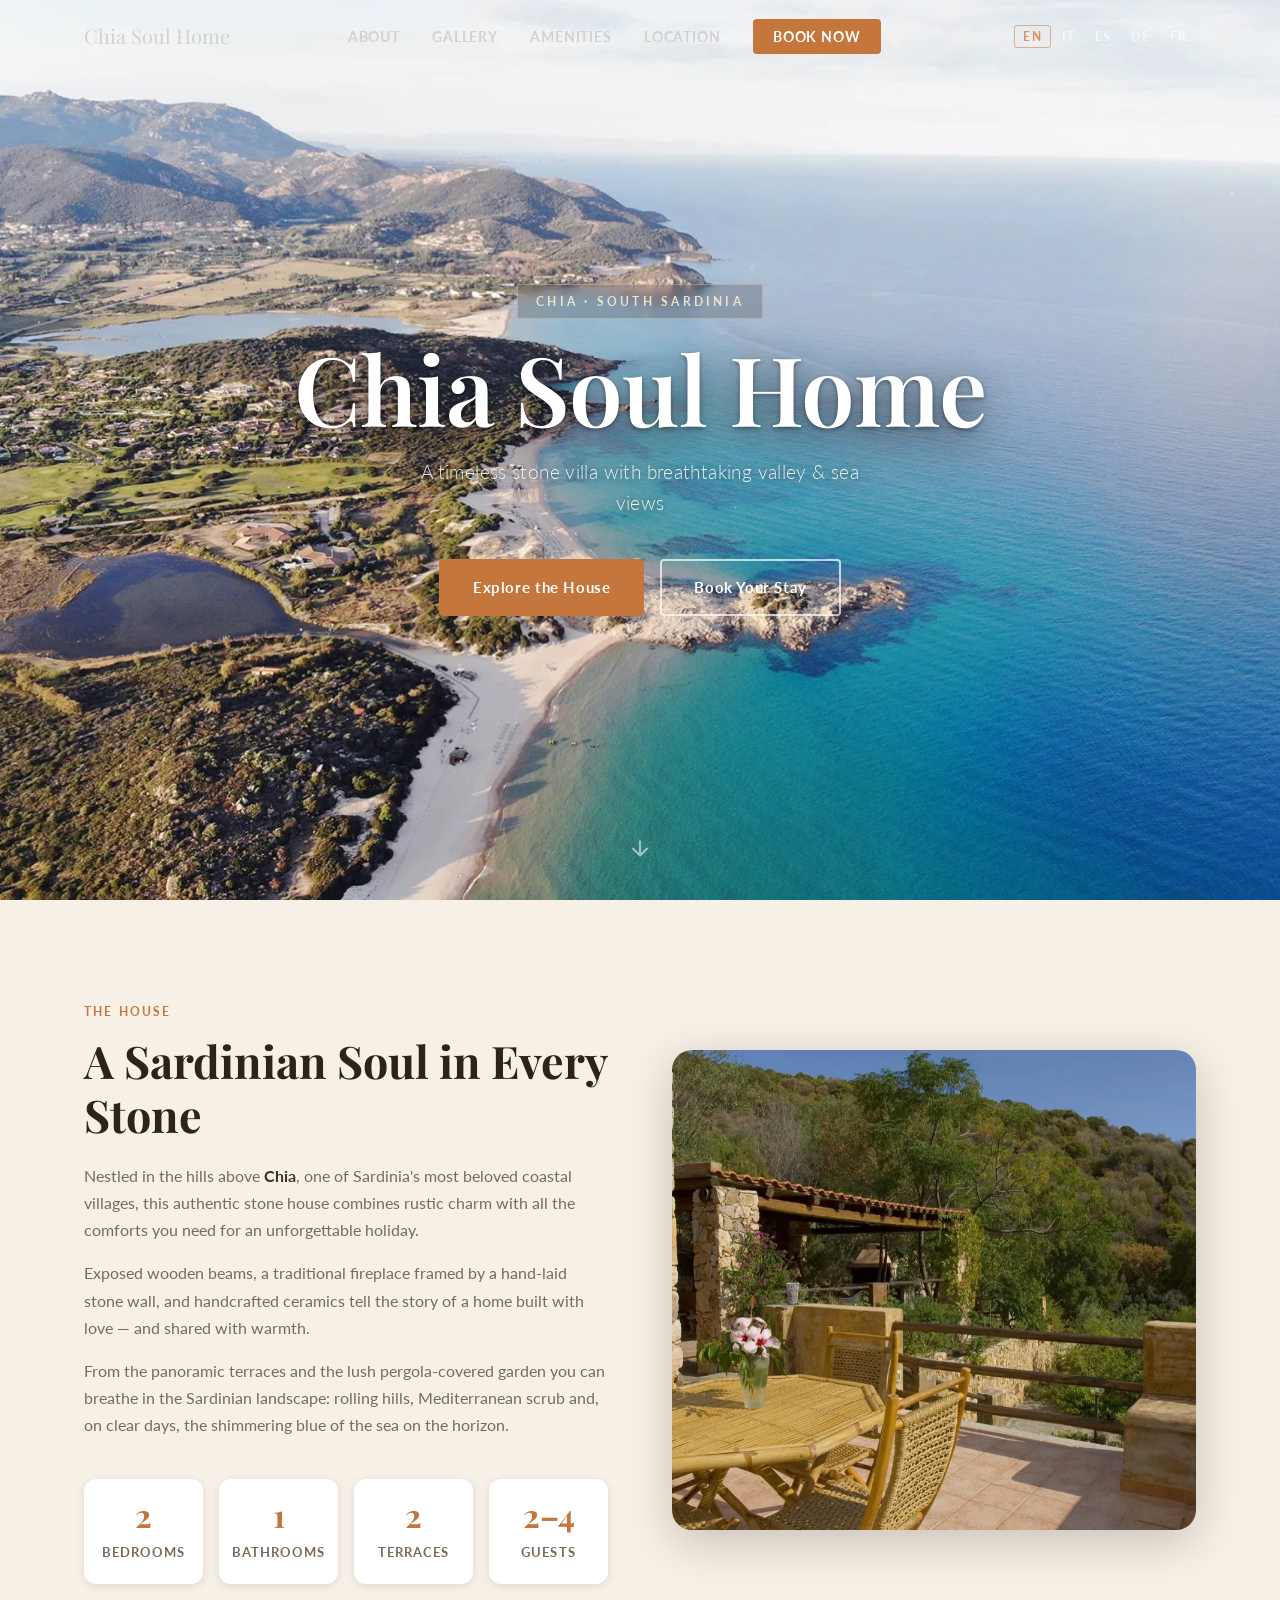
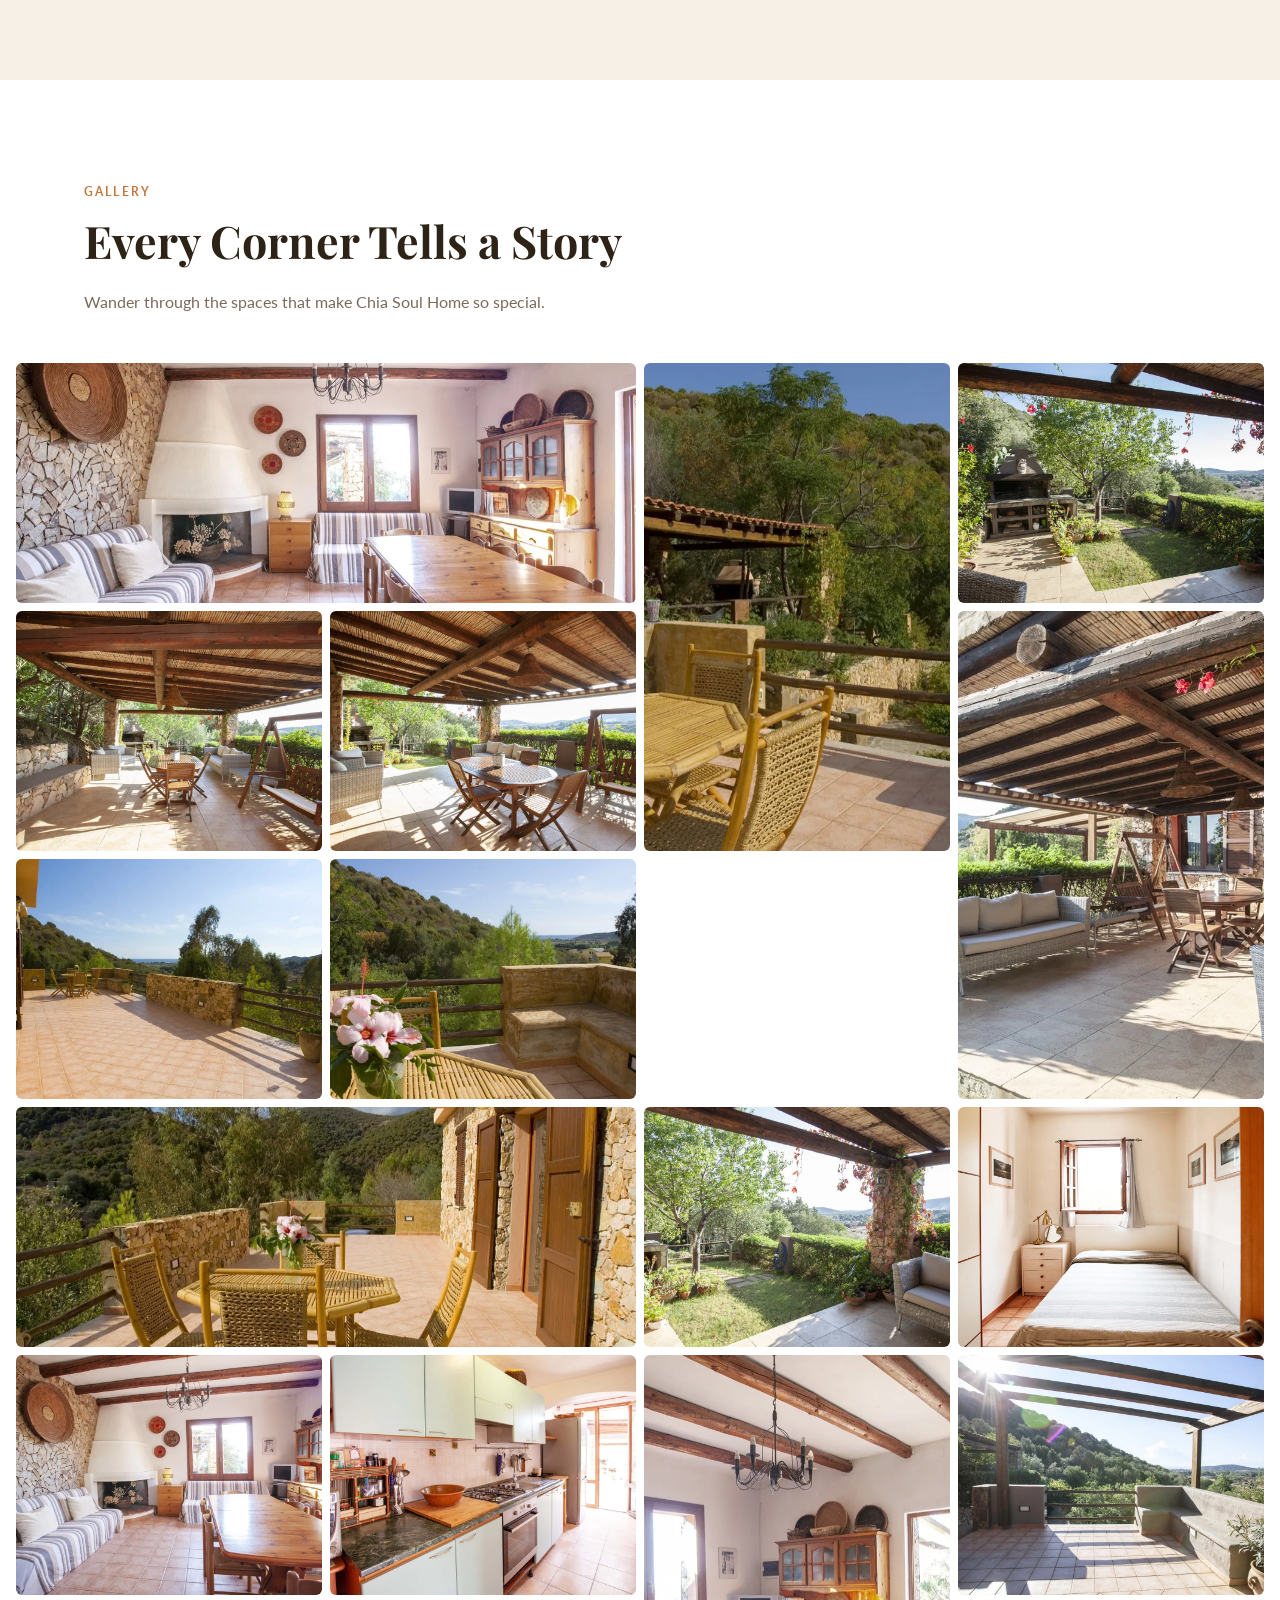
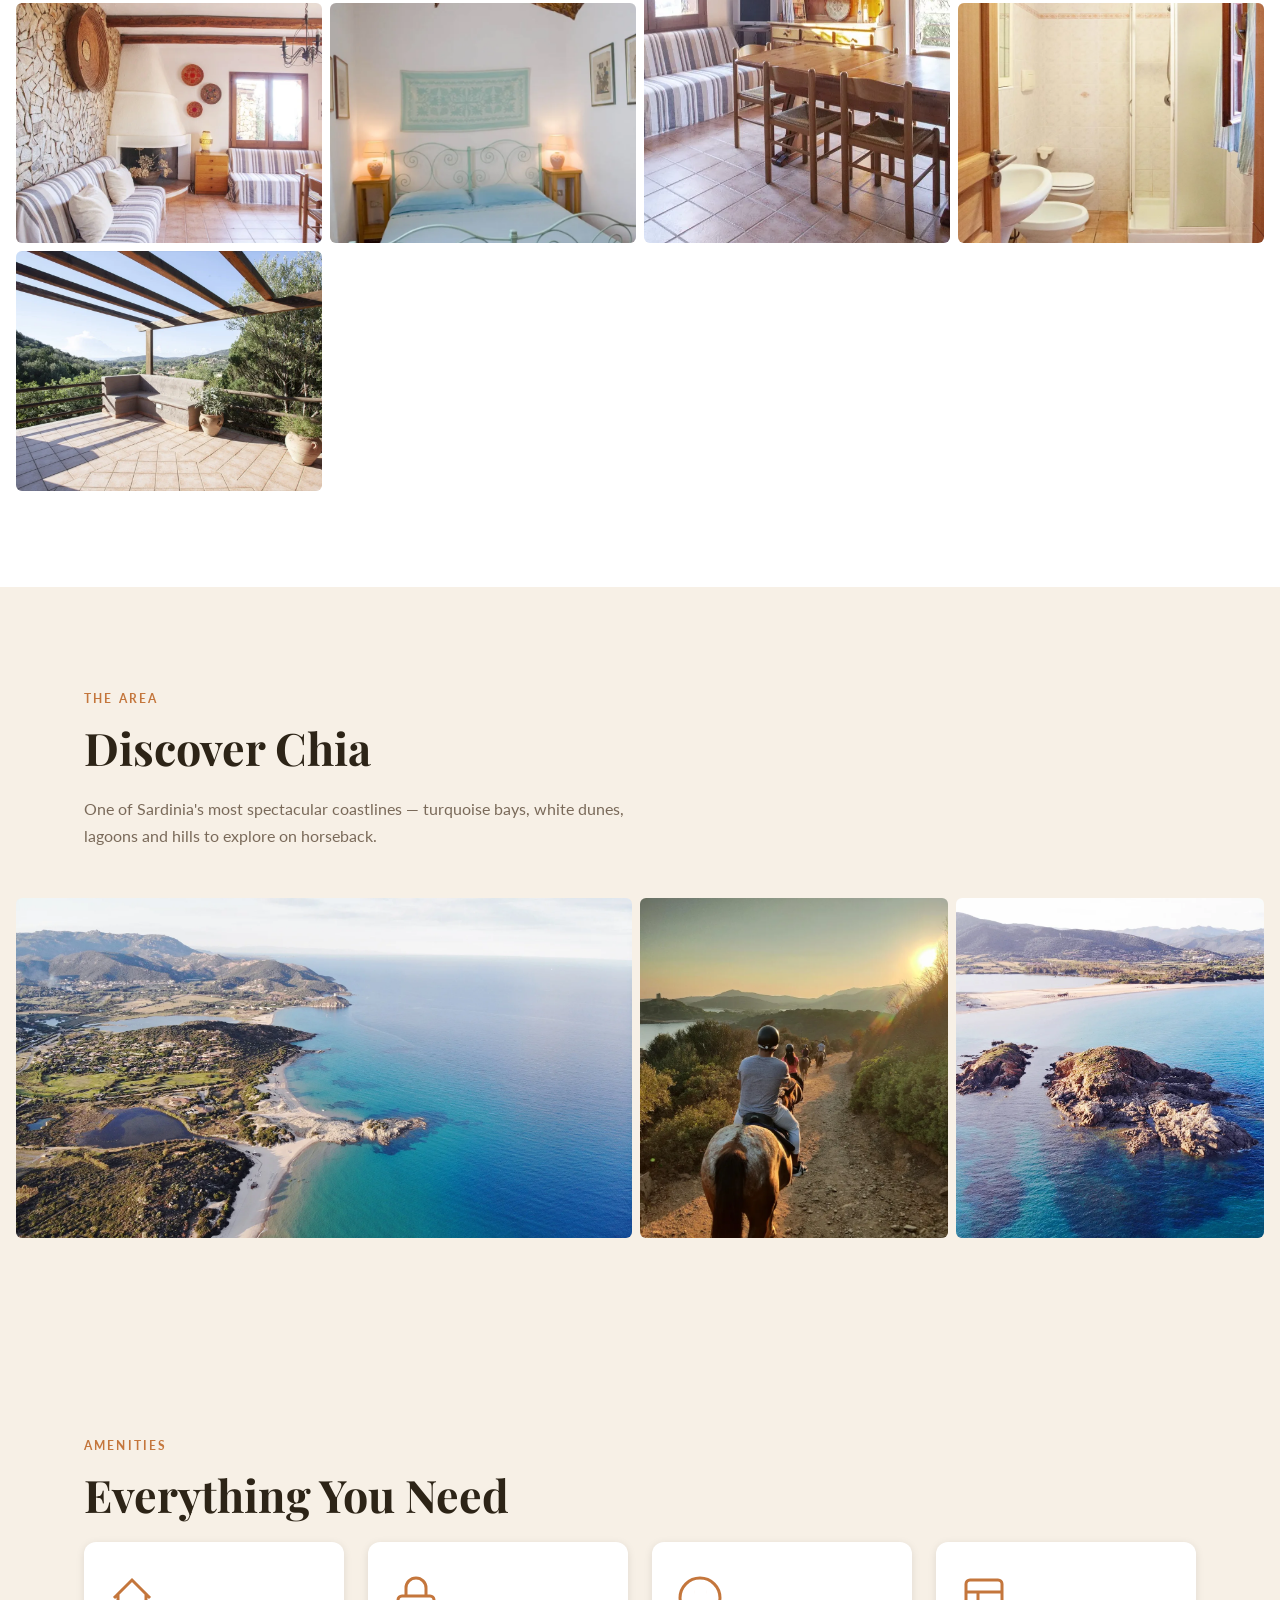
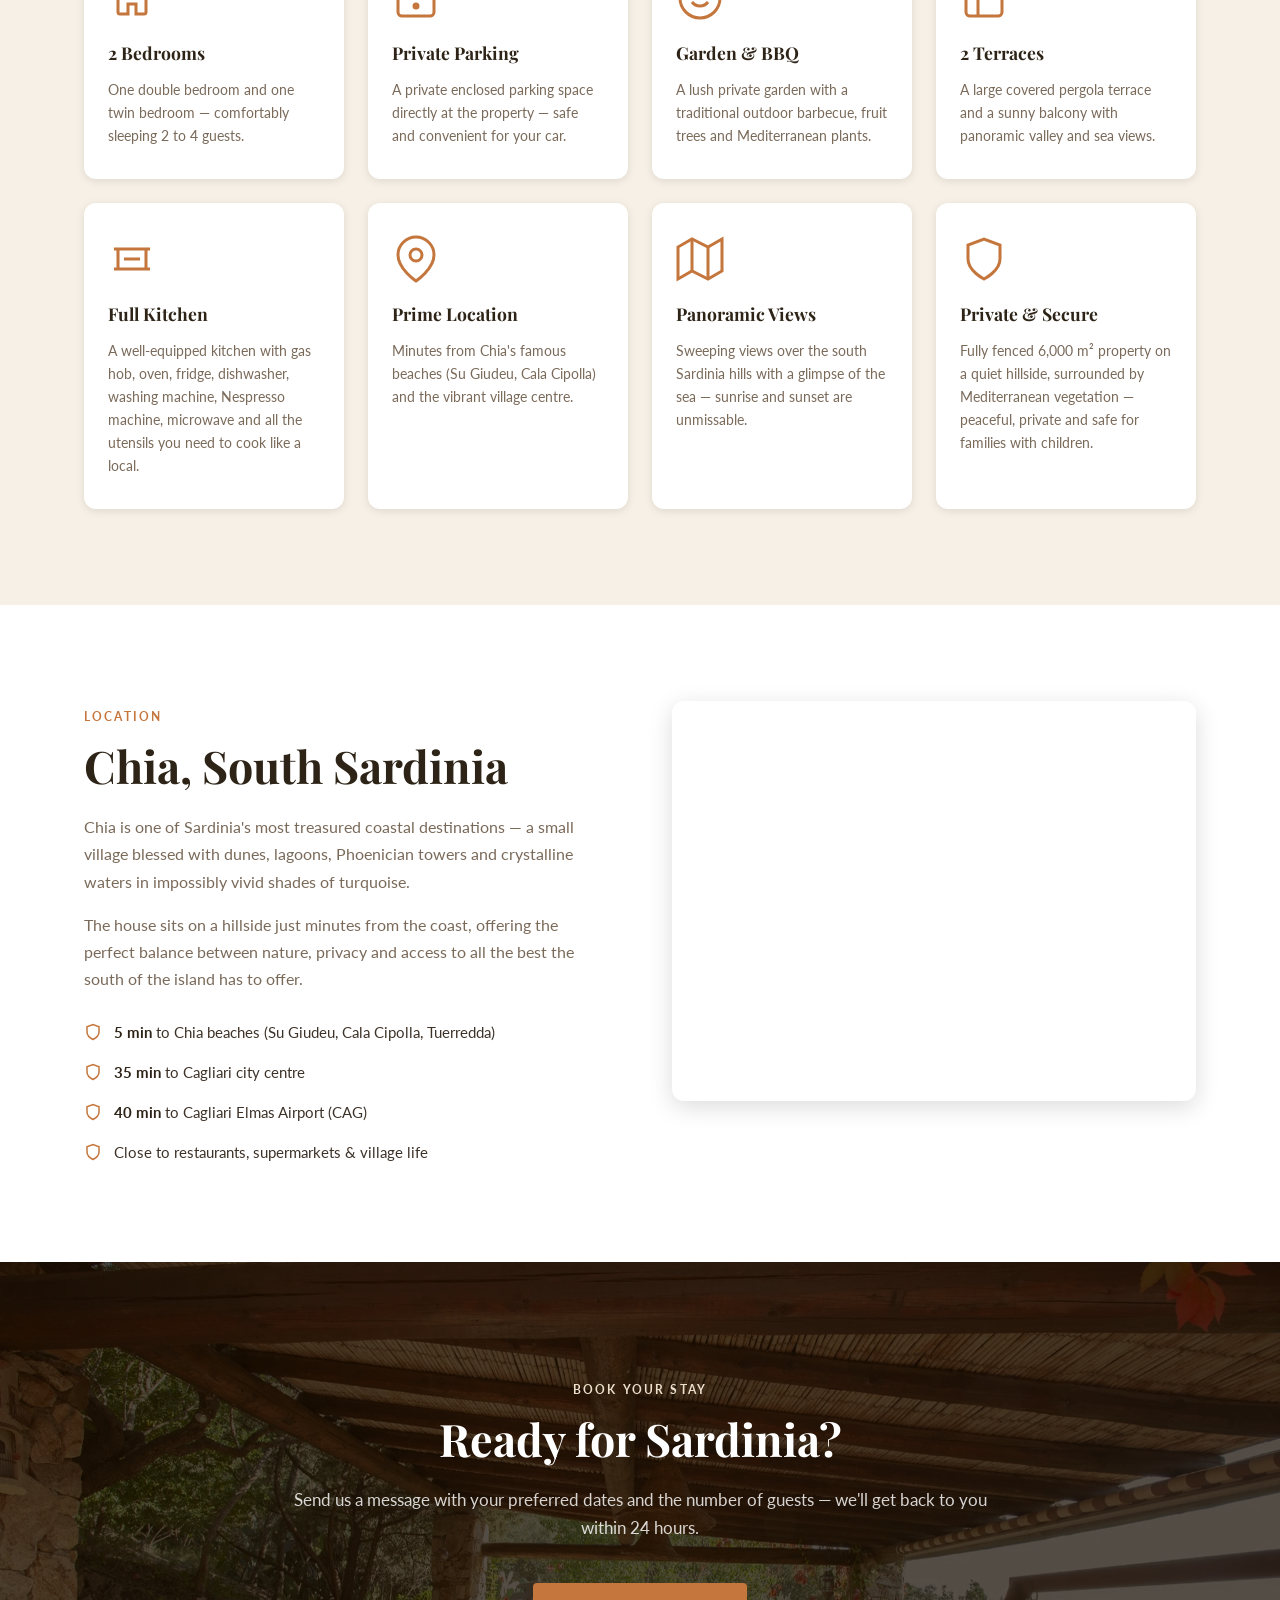
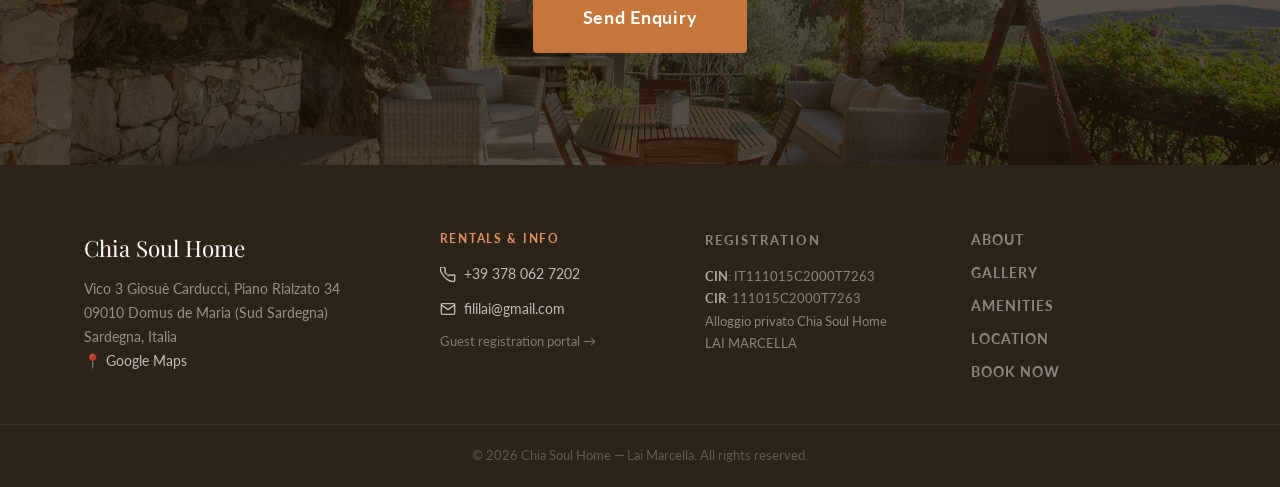
==== index.html @ e3bc7dc1 "Add Tuerredda beach to location item1 (all 5 langs)" ====
<!DOCTYPE html>
<html lang="en">
<head>
  <meta charset="UTF-8" />
  <meta name="viewport" content="width=device-width, initial-scale=1.0" />
  <title>Chia Soul Home — Sardinia</title>
  <meta name="description" content="A charming stone villa in Chia, south Sardinia. Stone walls, wooden beams, panoramic terraces and garden — your perfect Sardinian retreat." />

  <!-- Fonts -->
  <link rel="preconnect" href="https://fonts.googleapis.com" />
  <link rel="preconnect" href="https://fonts.gstatic.com" crossorigin />
  <link href="https://fonts.googleapis.com/css2?family=Playfair+Display:ital,wght@0,400;0,600;1,400&family=Lato:wght@300;400;700&display=swap" rel="stylesheet" />

  <link rel="stylesheet" href="css/style.css" />
</head>
<body>

  <!-- ===== NAV ===== -->
  <header class="site-header">
    <nav class="nav container">
      <a href="#hero" class="nav-logo">Chia Soul Home</a>
      <ul class="nav-links">
        <li><a href="#about" data-i18n="nav.about">About</a></li>
        <li><a href="#gallery" data-i18n="nav.gallery">Gallery</a></li>
        <li><a href="#amenities" data-i18n="nav.amenities">Amenities</a></li>
        <li><a href="#location" data-i18n="nav.location">Location</a></li>
        <li><a href="#contact" class="nav-cta" data-i18n="nav.book">Book Now</a></li>
        <li class="lang-switcher lang-switcher--mobile" aria-label="Language">
          <button class="lang-btn" data-lang="en">EN</button>
          <button class="lang-btn" data-lang="it">IT</button>
          <button class="lang-btn" data-lang="es">ES</button>
          <button class="lang-btn" data-lang="de">DE</button>
          <button class="lang-btn" data-lang="fr">FR</button>
        </li>
      </ul>
      <div class="lang-switcher">
        <button class="lang-btn" data-lang="en">EN</button>
        <button class="lang-btn" data-lang="it">IT</button>
        <button class="lang-btn" data-lang="es">ES</button>
        <button class="lang-btn" data-lang="de">DE</button>
        <button class="lang-btn" data-lang="fr">FR</button>
      </div>
      <button class="nav-toggle" aria-label="Toggle menu" aria-expanded="false">
        <span></span><span></span><span></span>
      </button>
    </nav>
  </header>

  <!-- ===== HERO ===== -->
  <section class="hero" id="hero">
    <div class="hero-overlay"></div>
    <img src="chia-img/chia_aerial_drone.webp" alt="Chia coastline aerial view" class="hero-bg" />
    <div class="hero-content container">
      <span class="hero-badge" data-i18n="hero.badge">Chia · South Sardinia</span>
      <h1 class="hero-title">Chia Soul Home</h1>
      <p class="hero-sub" data-i18n="hero.sub">A timeless stone villa with breathtaking valley &amp; sea views</p>
      <div class="hero-actions">
        <a href="#gallery" class="btn btn-primary" data-i18n="hero.explore">Explore the House</a>
        <a href="#contact" class="btn btn-outline" data-i18n="hero.book">Book Your Stay</a>
      </div>
    </div>
    <a href="#about" class="hero-scroll" aria-label="Scroll down">
      <svg viewBox="0 0 24 24" fill="none" stroke="currentColor" stroke-width="2"><path d="M12 5v14M5 12l7 7 7-7"/></svg>
    </a>
  </section>

  <!-- ===== ABOUT ===== -->
  <section class="about section" id="about">
    <div class="container about-grid">
      <div class="about-text">
        <span class="section-label" data-i18n="about.label">The House</span>
        <h2 class="section-title" data-i18n="about.title">A Sardinian Soul in Every Stone</h2>
        <p data-i18n-html="about.p1">Nestled in the hills above <strong>Chia</strong>, one of Sardinia's most beloved coastal villages, this authentic stone house combines rustic charm with all the comforts you need for an unforgettable holiday.</p>
        <p data-i18n="about.p2">Exposed wooden beams, a traditional fireplace framed by a hand-laid stone wall, terracotta floors and handcrafted ceramics tell the story of a home built with love — and shared with warmth.</p>
        <p data-i18n="about.p3">From the panoramic terraces and the lush pergola-covered garden you can breathe in the Sardinian landscape: rolling hills, Mediterranean scrub and, on clear days, the shimmering blue of the sea on the horizon.</p>
        <div class="about-stats">
          <div class="stat">
            <strong>2</strong>
            <span data-i18n="about.stat.bedrooms">Bedrooms</span>
          </div>
          <div class="stat">
            <strong>1</strong>
            <span data-i18n="about.stat.bathrooms">Bathrooms</span>
          </div>
          <div class="stat">
            <strong>2</strong>
            <span data-i18n="about.stat.terraces">Terraces</span>
          </div>
          <div class="stat">
            <strong>2–4</strong>
            <span data-i18n="about.stat.guests">Guests</span>
          </div>
        </div>
      </div>
      <div class="about-images">
        <img src="img/covered_terrace_outdoor_dining.webp" alt="Living room with stone fireplace" class="about-img about-img--main" />
      </div>
    </div>
  </section>

  <!-- ===== GALLERY ===== -->
  <section class="gallery section" id="gallery">
    <div class="container">
      <span class="section-label" data-i18n="gallery.label">Gallery</span>
      <h2 class="section-title" data-i18n="gallery.title">Every Corner Tells a Story</h2>
      <p class="section-intro" data-i18n="gallery.intro">Wander through the spaces that make Chia Soul Home so special.</p>
    </div>

    <div class="gallery-grid">
      <!-- Row 1: wide + tall -->
      <div class="gallery-item gallery-item--wide">
        <img src="img/living_dining_room.webp" alt="Living and dining room with stone fireplace" loading="lazy" />
        <div class="gallery-caption" data-i18n="gallery.cap1">Living &amp; dining room</div>
      </div>
      <div class="gallery-item gallery-item--tall">
        <img src="img/covered_terrace_outdoor_dining.webp" alt="Covered terrace with outdoor dining" loading="lazy" />
        <div class="gallery-caption" data-i18n="gallery.cap2">Covered terrace · Outdoor dining</div>
      </div>

      <!-- Row 2: three equal -->
      <div class="gallery-item">
        <img src="img/bbq_garden.webp" alt="Stone BBQ in the garden" loading="lazy" />
        <div class="gallery-caption" data-i18n="gallery.cap3">BBQ &amp; garden</div>
      </div>
      <div class="gallery-item">
        <img src="img/garden_swing_terrace.webp" alt="Covered terrace with garden swing" loading="lazy" />
        <div class="gallery-caption" data-i18n="gallery.cap4">Garden swing &amp; terrace</div>
      </div>
      <div class="gallery-item">
        <img src="img/pergola_terrace_lounge.webp" alt="Pergola terrace with outdoor lounge" loading="lazy" />
        <div class="gallery-caption" data-i18n="gallery.cap5">Pergola terrace · Outdoor lounge</div>
      </div>

      <!-- Row 3: tall + two stacked -->
      <div class="gallery-item gallery-item--tall">
        <img src="img/rose_pergola_garden.webp" alt="Rose pergola with garden lounge" loading="lazy" />
        <div class="gallery-caption" data-i18n="gallery.cap6">Rose pergola · Garden lounge</div>
      </div>
      <div class="gallery-item">
        <img src="img/upper_terrace_valley_view.webp" alt="Upper terrace with valley view" loading="lazy" />
        <div class="gallery-caption" data-i18n="gallery.cap7">Upper terrace · Valley view</div>
      </div>
      <div class="gallery-item">
        <img src="img/morning_terrace.webp" alt="Terrace with sunlight" loading="lazy" />
        <div class="gallery-caption" data-i18n="gallery.cap8">Morning terrace</div>
      </div>

      <!-- Row 4: wide + regular -->
      <div class="gallery-item gallery-item--wide">
        <img src="img/stone_terrace_garden_view.webp" alt="Stone terrace with garden and valley view" loading="lazy" />
        <div class="gallery-caption" data-i18n="gallery.cap9">Stone terrace · Garden view</div>
      </div>
      <div class="gallery-item">
        <img src="img/garden_valley_view.webp" alt="Garden terrace with valley view" loading="lazy" />
        <div class="gallery-caption" data-i18n="gallery.cap10">Garden &amp; valley view</div>
      </div>

      <!-- Row 5: regular -->
      <div class="gallery-item">
        <img src="img/single_bedroom.webp" alt="Single bedroom" loading="lazy" />
        <div class="gallery-caption" data-i18n="gallery.cap11">Single bedroom</div>
      </div>
      <div class="gallery-item">
        <img src="img/living_room_fireplace.webp" alt="Living room with fireplace and dining table" loading="lazy" />
        <div class="gallery-caption" data-i18n="gallery.cap12">Living room · Fireplace</div>
      </div>
      <div class="gallery-item">
        <img src="img/kitchen.webp" alt="Fully equipped kitchen" loading="lazy" />
        <div class="gallery-caption" data-i18n="gallery.cap13">Kitchen</div>
      </div>

      <!-- Row 6: various -->
      <div class="gallery-item gallery-item--tall">
        <img src="img/living_room_dining_area.webp" alt="Living room and dining area" loading="lazy" />
        <div class="gallery-caption" data-i18n="gallery.cap14">Living room · Dining area</div>
      </div>
      <div class="gallery-item">
        <img src="img/private_terrace.webp" alt="Terrace of the second unit" loading="lazy" />
        <div class="gallery-caption" data-i18n="gallery.cap15">Private terrace</div>
      </div>
      <div class="gallery-item">
        <img src="img/living_room.webp" alt="Living room from another angle" loading="lazy" />
        <div class="gallery-caption" data-i18n="gallery.cap16">Living room</div>
      </div>
      <div class="gallery-item">
        <img src="img/double_bedroom.webp" alt="Double bedroom with blue headboard" loading="lazy" />
        <div class="gallery-caption" data-i18n="gallery.cap17">Double bedroom</div>
      </div>
      <div class="gallery-item">
        <img src="img/bathroom.webp" alt="Bathroom with shower" loading="lazy" />
        <div class="gallery-caption" data-i18n="gallery.cap18">Bathroom</div>
      </div>
      <div class="gallery-item">
        <img src="img/open_terrace_garden_view.webp" alt="Open terrace with garden and valley view" loading="lazy" />
        <div class="gallery-caption" data-i18n="gallery.cap19">Open terrace · Garden view</div>
      </div>
    </div>
  </section>

  <!-- ===== CHIA AREA ===== -->
  <section class="chia-area section" id="chia-area">
    <div class="container">
      <span class="section-label" data-i18n="area.label">The Area</span>
      <h2 class="section-title" data-i18n="area.title">Discover Chia</h2>
      <p class="section-intro" data-i18n="area.intro">One of Sardinia's most spectacular coastlines — turquoise bays, white dunes, lagoons and hills to explore on horseback.</p>
    </div>
    <div class="chia-area-grid">
      <div class="chia-area-item chia-area-item--wide">
        <img src="chia-img/chia_aerial_drone.webp" alt="Aerial view of Chia coastline" loading="lazy" />
        <div class="chia-area-caption" data-i18n="area.cap1">Chia coastline — aerial view</div>
      </div>
      <div class="chia-area-item">
        <img src="chia-img/chia_horseback_sunset.webp" alt="Horseback riding at sunset near Chia" loading="lazy" />
        <div class="chia-area-caption" data-i18n="area.cap2">Sunset horse riding</div>
      </div>
      <div class="chia-area-item">
        <img src="chia-img/chia_rocks_sea_drone.webp" alt="Chia sea and rocky island" loading="lazy" />
        <div class="chia-area-caption" data-i18n="area.cap3">Crystal-clear Chia waters</div>
      </div>
    </div>
  </section>

  <!-- ===== AMENITIES ===== -->
  <section class="amenities section" id="amenities">
    <div class="container">
      <span class="section-label" data-i18n="amenities.label">Amenities</span>
      <h2 class="section-title" data-i18n="amenities.title">Everything You Need</h2>
      <div class="amenities-grid">

        <div class="amenity-card">
          <div class="amenity-icon">
            <svg viewBox="0 0 24 24" fill="none" stroke="currentColor" stroke-width="1.5"><path d="M3 12l9-9 9 9M5 10v9a1 1 0 001 1h4v-5h4v5h4a1 1 0 001-1v-9"/></svg>
          </div>
          <h3 data-i18n="amenity.1.title">2 Bedrooms</h3>
          <p data-i18n="amenity.1.desc">One double bedroom and one twin bedroom — comfortably sleeping 2 to 4 guests.</p>
        </div>

        <div class="amenity-card">
          <div class="amenity-icon">
            <svg viewBox="0 0 24 24" fill="none" stroke="currentColor" stroke-width="1.5"><rect x="3" y="11" width="18" height="10" rx="2"/><path d="M7 11V7a5 5 0 0110 0v4"/><circle cx="12" cy="16" r="1" fill="currentColor"/></svg>
          </div>
          <h3 data-i18n="amenity.2.title">Private Parking</h3>
          <p data-i18n="amenity.2.desc">A private enclosed parking space directly at the property — safe and convenient for your car.</p>
        </div>

        <div class="amenity-card">
          <div class="amenity-icon">
            <svg viewBox="0 0 24 24" fill="none" stroke="currentColor" stroke-width="1.5"><path d="M12 2C6.48 2 2 6.48 2 12s4.48 10 10 10 10-4.48 10-10S17.52 2 12 2z"/><path d="M8 14s1.5 2 4 2 4-2 4-2"/><path d="M9 9h.01M15 9h.01"/></svg>
          </div>
          <h3 data-i18n="amenity.3.title">Garden &amp; BBQ</h3>
          <p data-i18n="amenity.3.desc">A lush private garden with a traditional outdoor barbecue, fruit trees and Mediterranean plants.</p>
        </div>

        <div class="amenity-card">
          <div class="amenity-icon">
            <svg viewBox="0 0 24 24" fill="none" stroke="currentColor" stroke-width="1.5"><rect x="3" y="3" width="18" height="18" rx="2"/><path d="M3 9h18M9 21V9"/></svg>
          </div>
          <h3 data-i18n="amenity.4.title">2 Terraces</h3>
          <p data-i18n="amenity.4.desc">A large covered pergola terrace and a sunny balcony with panoramic valley and sea views.</p>
        </div>

        <div class="amenity-card">
          <div class="amenity-icon">
            <svg viewBox="0 0 24 24" fill="none" stroke="currentColor" stroke-width="1.5"><path d="M3 17h18M3 7h18M5 7v10M19 7v10M8 12h8"/></svg>
          </div>
          <h3 data-i18n="amenity.5.title">Full Kitchen</h3>
          <p data-i18n="amenity.5.desc">A well-equipped kitchen with gas hob, oven, fridge, dishwasher, washing machine, Nespresso machine, microwave and all the utensils you need to cook like a local.</p>
        </div>

        <div class="amenity-card">
          <div class="amenity-icon">
            <svg viewBox="0 0 24 24" fill="none" stroke="currentColor" stroke-width="1.5"><path d="M21 10c0 7-9 13-9 13s-9-6-9-13a9 9 0 0118 0z"/><circle cx="12" cy="10" r="3"/></svg>
          </div>
          <h3 data-i18n="amenity.6.title">Prime Location</h3>
          <p data-i18n="amenity.6.desc">Minutes from Chia's famous beaches (Su Giudeu, Cala Cipolla) and the vibrant village centre.</p>
        </div>

        <div class="amenity-card">
          <div class="amenity-icon">
            <svg viewBox="0 0 24 24" fill="none" stroke="currentColor" stroke-width="1.5"><path d="M1 6v16l7-4 8 4 7-4V2l-7 4-8-4-7 4z"/><path d="M8 2v16M16 6v16"/></svg>
          </div>
          <h3 data-i18n="amenity.7.title">Panoramic Views</h3>
          <p data-i18n="amenity.7.desc">Sweeping views over the south Sardinia hills with a glimpse of the sea — sunrise and sunset are unmissable.</p>
        </div>

        <div class="amenity-card">
          <div class="amenity-icon">
            <svg viewBox="0 0 24 24" fill="none" stroke="currentColor" stroke-width="1.5"><path d="M12 22s8-4 8-10V5l-8-3-8 3v7c0 6 8 10 8 10z"/></svg>
          </div>
          <h3 data-i18n="amenity.8.title">Private &amp; Secure</h3>
          <p data-i18n="amenity.8.desc">Fully fenced 6,000 m² property on a quiet hillside, surrounded by Mediterranean vegetation — peaceful, private and safe for families with children.</p>
        </div>

      </div>
    </div>
  </section>

  <!-- ===== LOCATION ===== -->
  <section class="location section" id="location">
    <div class="container location-grid">
      <div class="location-text">
        <span class="section-label" data-i18n="location.label">Location</span>
        <h2 class="section-title" data-i18n="location.title">Chia, South Sardinia</h2>
        <p data-i18n="location.p1">Chia is one of Sardinia's most treasured coastal destinations — a small village blessed with dunes, lagoons, Phoenician towers and crystalline waters in impossibly vivid shades of turquoise.</p>
        <p data-i18n="location.p2">The house sits on a hillside just minutes from the coast, offering the perfect balance between nature, privacy and access to all the best the south of the island has to offer.</p>

        <ul class="location-list">
          <li>
            <svg viewBox="0 0 24 24" fill="none" stroke="currentColor" stroke-width="2"><path d="M12 22s8-4 8-10V5l-8-3-8 3v7c0 6 8 10 8 10z"/></svg>
            <span data-i18n-html="location.item1"><strong>5 min</strong> to Chia beaches (Su Giudeu, Cala Cipolla, Tuerredda)</span>
          </li>
          <li>
            <svg viewBox="0 0 24 24" fill="none" stroke="currentColor" stroke-width="2"><path d="M12 22s8-4 8-10V5l-8-3-8 3v7c0 6 8 10 8 10z"/></svg>
            <span data-i18n-html="location.item2"><strong>35 min</strong> to Cagliari city centre</span>
          </li>
          <li>
            <svg viewBox="0 0 24 24" fill="none" stroke="currentColor" stroke-width="2"><path d="M12 22s8-4 8-10V5l-8-3-8 3v7c0 6 8 10 8 10z"/></svg>
            <span data-i18n-html="location.item3"><strong>40 min</strong> to Cagliari Elmas Airport (CAG)</span>
          </li>
          <li>
            <svg viewBox="0 0 24 24" fill="none" stroke="currentColor" stroke-width="2"><path d="M12 22s8-4 8-10V5l-8-3-8 3v7c0 6 8 10 8 10z"/></svg>
            <span data-i18n="location.item4">Close to restaurants, supermarkets &amp; village life</span>
          </li>
        </ul>
      </div>

      <div class="location-map">
        <div class="map-wrapper">
          <iframe
            src="https://maps.google.com/maps?q=38.912673,8.881625&z=15&output=embed"
            width="100%"
            height="400"
            style="border:0;"
            allowfullscreen=""
            loading="lazy"
            referrerpolicy="no-referrer-when-downgrade"
            title="Location map — Chia, Sardinia"
          ></iframe>
        </div>
      </div>
    </div>
  </section>

  <!-- ===== CONTACT ===== -->
  <section class="contact section" id="contact">
    <div class="contact-bg">
      <img src="img/main_terrace_panoramic.webp" alt="Terrace with view" />
      <div class="contact-overlay"></div>
    </div>
    <div class="container contact-inner">
      <span class="section-label section-label--light" data-i18n="contact.label">Book Your Stay</span>
      <h2 class="section-title section-title--light" data-i18n="contact.title">Ready for Sardinia?</h2>
      <p class="contact-sub" data-i18n="contact.sub">Send us a message with your preferred dates and the number of guests — we'll get back to you within 24 hours.</p>

      <a href="mailto:fililai@gmail.com" class="btn btn-primary btn-contact-mailto" data-i18n="form.submit">Send Enquiry</a>
    </div>
  </section>

  <!-- ===== FOOTER ===== -->
  <footer class="site-footer">
    <div class="container footer-inner">
      <div class="footer-brand">
        <span class="footer-logo">Chia Soul Home</span>
        <p data-i18n-html="footer.address">Vico 3 Giosuè Carducci, Piano Rialzato 34<br>09010 Domus de Maria (Sud Sardegna)<br>Sardegna, Italia<br><a href="https://maps.google.com/?q=38.912673,8.881625" target="_blank" rel="noopener">📍 Google Maps</a></p>
      </div>

      <div class="footer-contact">
        <p class="footer-contact-title" data-i18n="footer.contact.title">Rentals &amp; Info</p>
        <a href="tel:+393780627202" class="footer-contact-link">
          <svg viewBox="0 0 24 24" fill="none" stroke="currentColor" stroke-width="2"><path d="M22 16.92v3a2 2 0 01-2.18 2 19.79 19.79 0 01-8.63-3.07A19.5 19.5 0 013.07 9.81 19.79 19.79 0 01.18 1.18 2 2 0 012.18 0h3a2 2 0 012 1.72c.127.96.361 1.903.7 2.81a2 2 0 01-.45 2.11L6.91 7.09a16 16 0 006 6l.66-.66a2 2 0 012.11-.45c.907.339 1.85.573 2.81.7A2 2 0 0122 14.92z"/></svg>
          +39 378 062 7202
        </a>
        <a href="mailto:fililai@gmail.com" class="footer-contact-link">
          <svg viewBox="0 0 24 24" fill="none" stroke="currentColor" stroke-width="2"><path d="M4 4h16c1.1 0 2 .9 2 2v12c0 1.1-.9 2-2 2H4c-1.1 0-2-.9-2-2V6c0-1.1.9-2 2-2z"/><polyline points="22,6 12,13 2,6"/></svg>
          fililai@gmail.com
        </a>
        <a href="https://sardegnaturismo.ross1000.it/oauth2/signin" target="_blank" rel="noopener" class="footer-contact-link footer-contact-link--small" data-i18n="footer.guests.link">Guest registration portal →</a>
      </div>

      <div class="footer-legal">
        <p class="footer-legal-title" data-i18n="footer.legal.title">Registration</p>
        <p><span data-i18n="footer.cin">CIN</span>: IT111015C2000T7263</p>
        <p><span data-i18n="footer.cir">CIR</span>: 111015C2000T7263</p>
        <p data-i18n-html="footer.struct">Alloggio privato Chia Soul Home<br>LAI MARCELLA</p>
      </div>

      <div class="footer-nav">
        <div class="footer-links">
          <a href="#about" data-i18n="nav.about">About</a>
          <a href="#gallery" data-i18n="nav.gallery">Gallery</a>
          <a href="#amenities" data-i18n="nav.amenities">Amenities</a>
          <a href="#location" data-i18n="nav.location">Location</a>
          <a href="#contact" data-i18n="nav.book">Book Now</a>
        </div>
      </div>

    </div>
    <div class="footer-bottom">
      <p class="footer-copy">&copy; 2026 Chia Soul Home — Lai Marcella. All rights reserved.</p>
    </div>
  </footer>

  <script src="js/i18n.js"></script>

  <!-- Smooth scroll + nav hide on link click -->
  <script>
    document.querySelectorAll('a[href^="#"]').forEach(link => {
      link.addEventListener('click', () => {
        document.querySelector('.nav-links').classList.remove('open');
        document.querySelector('.nav-toggle').classList.remove('open');
      });
    });

    // Sticky header shadow
    const header = document.querySelector('.site-header');
    window.addEventListener('scroll', () => {
      header.classList.toggle('scrolled', window.scrollY > 60);
    });
  </script>

</body>
</html>
---- css/style.css ----
/* ============================================================
   CHIA SOUL HOME — Stylesheet
   ============================================================ */

/* ---- Reset & Variables ---- */
*, *::before, *::after { box-sizing: border-box; margin: 0; padding: 0; }

:root {
  --terracotta:  #c4763c;
  --terracotta-light: #e09060;
  --stone:       #8b7355;
  --sea:         #2c6e8c;
  --sea-light:   #4a90a8;
  --cream:       #f7f0e6;
  --sand:        #ede0cc;
  --dark:        #2d2417;
  --text:        #3d3228;
  --text-light:  #7a6a5a;
  --white:       #ffffff;

  --radius-sm:   6px;
  --radius-md:   12px;
  --radius-lg:   20px;

  --shadow-sm:   0 2px 8px rgba(0,0,0,.10);
  --shadow-md:   0 6px 24px rgba(0,0,0,.14);
  --shadow-lg:   0 12px 48px rgba(0,0,0,.20);

  --transition:  .3s ease;
}

html { scroll-behavior: smooth; }

body {
  font-family: 'Lato', sans-serif;
  font-size: 16px;
  line-height: 1.7;
  color: var(--text);
  background: var(--white);
}

img { display: block; max-width: 100%; height: auto; object-fit: cover; }
a { color: inherit; text-decoration: none; }
ul { list-style: none; }

.container {
  max-width: 1160px;
  margin: 0 auto;
  padding: 0 24px;
}

.section { padding: 96px 0; }

/* ---- Typography helpers ---- */
.section-label {
  display: inline-block;
  font-size: .75rem;
  font-weight: 700;
  letter-spacing: .18em;
  text-transform: uppercase;
  color: var(--terracotta);
  margin-bottom: 12px;
}
.section-label--light { color: var(--sand); }

.section-title {
  font-family: 'Playfair Display', serif;
  font-size: clamp(1.9rem, 4vw, 2.8rem);
  color: var(--dark);
  line-height: 1.2;
  margin-bottom: 20px;
}
.section-title--light { color: var(--white); }

.section-intro {
  max-width: 560px;
  color: var(--text-light);
  margin-bottom: 48px;
}

/* ---- Buttons ---- */
.btn {
  display: inline-block;
  padding: 14px 32px;
  border-radius: 4px;
  font-size: .95rem;
  font-weight: 700;
  letter-spacing: .04em;
  transition: transform var(--transition), box-shadow var(--transition), background var(--transition), color var(--transition);
  cursor: pointer;
  border: 2px solid transparent;
}
.btn:hover { transform: translateY(-2px); box-shadow: var(--shadow-md); }
.btn:active { transform: translateY(0); }

.btn-primary {
  background: var(--terracotta);
  color: var(--white);
  border-color: var(--terracotta);
}
.btn-primary:hover { background: var(--terracotta-light); border-color: var(--terracotta-light); }

.btn-outline {
  background: transparent;
  color: var(--white);
  border-color: rgba(255,255,255,.7);
}
.btn-outline:hover { background: rgba(255,255,255,.12); border-color: var(--white); }

.btn-full { width: 100%; text-align: center; }


/* ============================================================
   NAVIGATION
   ============================================================ */
.site-header {
  position: fixed;
  top: 0; left: 0; right: 0;
  z-index: 100;
  transition: background var(--transition), box-shadow var(--transition);
  background: transparent;
}
.site-header.scrolled {
  background: rgba(255,255,255,.96);
  box-shadow: var(--shadow-sm);
}

.nav {
  display: flex;
  align-items: center;
  justify-content: space-between;
  height: 72px;
}

.nav-logo {
  font-family: 'Playfair Display', serif;
  font-size: 1.25rem;
  color: rgba(210,210,210,1);
  transition: color var(--transition);
}
.site-header.scrolled .nav-logo { color: var(--dark); }

.nav-links {
  display: flex;
  align-items: center;
  gap: 32px;
}
.nav-links a {
  font-size: .9rem;
  font-weight: 700;
  letter-spacing: .06em;
  text-transform: uppercase;
  color: rgba(210,210,210,1);
  transition: color var(--transition);
}
.nav-links a:hover { color: var(--white); }
.site-header.scrolled .nav-links a { color: var(--text); text-shadow: none; }
.site-header.scrolled .nav-links a:hover { color: var(--terracotta); }

.nav-cta {
  padding: 9px 20px;
  border-radius: 4px;
  background: var(--terracotta) !important;
  color: var(--white) !important;
  transition: background var(--transition) !important;
}
.nav-cta:hover { background: var(--terracotta-light) !important; }

/* Language switcher */
.lang-switcher {
  display: flex;
  align-items: center;
  gap: 2px;
  margin-left: 16px;
}
.lang-btn {
  background: none;
  border: 1px solid transparent;
  cursor: pointer;
  font-family: 'Lato', sans-serif;
  font-size: .72rem;
  font-weight: 700;
  letter-spacing: .1em;
  padding: 4px 8px;
  border-radius: 3px;
  color: rgba(255,255,255,.6);
  transition: color var(--transition), background var(--transition), border-color var(--transition);
}
.lang-btn:hover {
  color: var(--white);
  background: rgba(255,255,255,.12);
}
.lang-btn.active {
  color: var(--terracotta-light);
  border-color: rgba(196,118,60,.5);
}
.site-header.scrolled .lang-btn { color: var(--text-light); }
.site-header.scrolled .lang-btn:hover { color: var(--dark); background: var(--cream); }
.site-header.scrolled .lang-btn.active { color: var(--terracotta); border-color: var(--terracotta); }

/* Lang-switcher inside mobile menu (hidden on desktop) */
.lang-switcher--mobile {
  display: none;
  gap: 6px;
  padding-top: 20px;
  border-top: 1px solid rgba(255,255,255,.1);
  flex-wrap: wrap;
}
.lang-switcher--mobile .lang-btn {
  color: rgba(255,255,255,.7);
  font-size: .82rem;
  padding: 6px 14px;
}

/* Hamburger */
.nav-toggle {
  display: none;
  flex-direction: column;
  gap: 5px;
  background: none;
  border: none;
  cursor: pointer;
  padding: 4px;
  margin-left: 8px; /* keep it snug after lang-switcher on desktop (hidden) */
}
.nav-toggle span {
  display: block;
  width: 24px;
  height: 2px;
  background: var(--white);
  border-radius: 2px;
  transition: transform var(--transition), opacity var(--transition);
}
.site-header.scrolled .nav-toggle span { background: var(--dark); }
.nav-toggle.open span:nth-child(1) { transform: translateY(7px) rotate(45deg); }
.nav-toggle.open span:nth-child(2) { opacity: 0; }
.nav-toggle.open span:nth-child(3) { transform: translateY(-7px) rotate(-45deg); }


/* ============================================================
   HERO
   ============================================================ */
.hero {
  position: relative;
  height: 100svh;
  min-height: 580px;
  display: flex;
  align-items: center;
  overflow: hidden;
}

.hero-bg {
  position: absolute;
  inset: 0;
  width: 100%;
  height: 100%;
  object-fit: cover;
  object-position: center 60%;
}

.hero-overlay {
  position: absolute;
  inset: 0;
  background:
    radial-gradient(ellipse 80% 70% at 50% 50%, rgba(20,10,2,.55) 0%, transparent 80%),
    linear-gradient(
      to bottom,
      rgba(20,10,2,.55) 0%,
      rgba(20,10,2,.30) 15%,
      rgba(20,10,2,.18) 35%,
      rgba(20,10,2,.62) 75%,
      rgba(20,10,2,.82) 100%
    );
}

.hero-content {
  position: relative;
  text-align: center;
  color: var(--white);
}

.hero-badge {
  display: inline-block;
  font-size: .72rem;
  font-weight: 700;
  letter-spacing: .28em;
  text-transform: uppercase;
  color: var(--sand);
  margin-bottom: 20px;
  padding: 7px 18px;
  border: 1px solid rgba(237,224,204,.35);
  border-radius: 2px;
  backdrop-filter: blur(4px);
  background: rgba(20,10,2,.18);
}

.hero-title {
  font-family: 'Playfair Display', serif;
  font-size: clamp(3rem, 7.5vw, 6rem);
  font-weight: 600;
  line-height: 1.02;
  text-shadow:
    0 2px 4px rgba(0,0,0,.4),
    0 8px 32px rgba(0,0,0,.45),
    0 24px 64px rgba(0,0,0,.3);
  margin-bottom: 20px;
  letter-spacing: -.01em;
}

.hero-sub {
  font-size: clamp(1rem, 2vw, 1.2rem);
  font-weight: 300;
  color: rgba(255,255,255,.88);
  max-width: 480px;
  margin: 0 auto 40px;
  line-height: 1.6;
  text-shadow: 0 1px 8px rgba(0,0,0,.5);
  letter-spacing: .02em;
}

.hero-actions {
  display: flex;
  gap: 16px;
  justify-content: center;
  flex-wrap: wrap;
}

.hero-scroll {
  position: absolute;
  bottom: 32px;
  left: 50%;
  transform: translateX(-50%);
  color: rgba(255,255,255,.55);
  animation: bounce 2s ease-in-out infinite;
}
.hero-scroll svg { width: 26px; height: 26px; }

@keyframes bounce {
  0%, 100% { transform: translateX(-50%) translateY(0); }
  50%       { transform: translateX(-50%) translateY(8px); }
}


/* ============================================================
   ABOUT
   ============================================================ */
.about { background: var(--cream); }

.about-grid {
  display: grid;
  grid-template-columns: 1fr 1fr;
  gap: 64px;
  align-items: center;
}

.about-text p {
  color: var(--text-light);
  margin-bottom: 16px;
}
.about-text p strong { color: var(--text); }

.about-stats {
  display: grid;
  grid-template-columns: repeat(4, 1fr);
  gap: 16px;
  margin-top: 40px;
}

.stat {
  text-align: center;
  padding: 20px 8px;
  background: var(--white);
  border-radius: var(--radius-md);
  box-shadow: var(--shadow-sm);
}
.stat strong {
  display: block;
  font-family: 'Playfair Display', serif;
  font-size: 2rem;
  color: var(--terracotta);
  line-height: 1;
  margin-bottom: 6px;
}
.stat span {
  font-size: .8rem;
  font-weight: 700;
  letter-spacing: .08em;
  text-transform: uppercase;
  color: var(--text-light);
}

.about-images {
  position: relative;
}

.about-img {
  border-radius: var(--radius-lg);
  box-shadow: var(--shadow-lg);
}
.about-img--main {
  width: 100%;
  height: 480px;
  object-fit: cover;
}
.about-img--accent {
  display: none;
}


/* ============================================================
   GALLERY
   ============================================================ */
.gallery { background: var(--white); }
.gallery > .container { margin-bottom: 48px; }

.gallery-grid {
  display: grid;
  grid-template-columns: repeat(4, 1fr);
  grid-auto-rows: 240px;
  gap: 8px;
  padding: 0 16px;
  max-width: 1400px;
  margin: 0 auto;
}

.gallery-item {
  position: relative;
  overflow: hidden;
  border-radius: var(--radius-sm);
  cursor: pointer;
}
.gallery-item img {
  width: 100%;
  height: 100%;
  object-fit: cover;
  transition: transform .5s ease;
}
.gallery-item:hover img { transform: scale(1.06); }

.gallery-item--wide { grid-column: span 2; }
.gallery-item--tall { grid-row: span 2; }

.gallery-caption {
  position: absolute;
  bottom: 0; left: 0; right: 0;
  padding: 24px 16px 12px;
  background: linear-gradient(to top, rgba(20,10,2,.75) 0%, rgba(20,10,2,.35) 60%, transparent 100%);
  color: rgba(255,255,255,.92);
  font-size: .82rem;
  font-weight: 600;
  letter-spacing: .04em;
  text-transform: none;
  opacity: 0;
  transform: translateY(4px);
  transition: opacity var(--transition), transform var(--transition);
}
.gallery-item:hover .gallery-caption { opacity: 1; transform: translateY(0); }


/* ============================================================
   AMENITIES
   ============================================================ */
.amenities { background: var(--cream); }

.amenities-grid {
  display: grid;
  grid-template-columns: repeat(4, 1fr);
  gap: 24px;
  margin-top: 12px;
}

.amenity-card {
  background: var(--white);
  padding: 32px 24px;
  border-radius: var(--radius-md);
  box-shadow: var(--shadow-sm);
  transition: box-shadow var(--transition), transform var(--transition);
}
.amenity-card:hover {
  box-shadow: var(--shadow-md);
  transform: translateY(-4px);
}

.amenity-icon {
  width: 48px;
  height: 48px;
  margin-bottom: 16px;
  color: var(--terracotta);
}
.amenity-icon svg { width: 100%; height: 100%; }

.amenity-card h3 {
  font-family: 'Playfair Display', serif;
  font-size: 1.1rem;
  color: var(--dark);
  margin-bottom: 10px;
}
.amenity-card p {
  font-size: .9rem;
  color: var(--text-light);
  line-height: 1.6;
}


/* ============================================================
   LOCATION
   ============================================================ */
.location { background: var(--white); }

.location-grid {
  display: grid;
  grid-template-columns: 1fr 1fr;
  gap: 64px;
  align-items: start;
}

.location-text p {
  color: var(--text-light);
  margin-bottom: 16px;
}

.location-list {
  margin-top: 28px;
  display: flex;
  flex-direction: column;
  gap: 14px;
}
.location-list li {
  display: flex;
  align-items: flex-start;
  gap: 12px;
  font-size: .95rem;
}
.location-list li svg {
  flex-shrink: 0;
  width: 18px;
  height: 18px;
  color: var(--terracotta);
  margin-top: 3px;
}
.location-list li strong { color: var(--dark); }

.map-wrapper {
  border-radius: var(--radius-md);
  overflow: hidden;
  box-shadow: var(--shadow-md);
}
.map-wrapper iframe { display: block; }


/* ============================================================
   CONTACT
   ============================================================ */
.contact {
  position: relative;
  overflow: hidden;
  padding: 112px 0;
}
.contact-bg {
  position: absolute;
  inset: 0;
}
.contact-bg img {
  width: 100%;
  height: 100%;
  object-fit: cover;
  object-position: center 30%;
}
.contact-overlay {
  position: absolute;
  inset: 0;
  background: rgba(20,10,0,.72);
}

.contact-inner {
  position: relative;
  max-width: 760px;
  text-align: center;
}

.contact-sub {
  color: rgba(255,255,255,.82);
  margin-bottom: 40px;
  font-size: 1.05rem;
}

.btn-contact-mailto {
  display: inline-block;
  font-size: 1.1rem;
  padding: 18px 48px;
}

/* Form */
.contact-form {
  background: rgba(255,255,255,.06);
  backdrop-filter: blur(12px);
  border: 1px solid rgba(255,255,255,.18);
  border-radius: var(--radius-lg);
  padding: 40px 36px;
  text-align: left;
}

.form-row {
  display: flex;
  gap: 16px;
  margin-bottom: 16px;
}
.form-row .form-group { flex: 1; }
.form-group--small { max-width: 120px; }

.form-group {
  display: flex;
  flex-direction: column;
  gap: 6px;
  margin-bottom: 0;
}

label {
  font-size: .82rem;
  font-weight: 700;
  letter-spacing: .07em;
  text-transform: uppercase;
  color: rgba(255,255,255,.7);
}

input, textarea, select {
  width: 100%;
  padding: 13px 16px;
  background: rgba(255,255,255,.12);
  border: 1px solid rgba(255,255,255,.25);
  border-radius: var(--radius-sm);
  color: var(--white);
  font-family: 'Lato', sans-serif;
  font-size: .95rem;
  outline: none;
  transition: border-color var(--transition), background var(--transition);
}
input::placeholder, textarea::placeholder { color: rgba(255,255,255,.4); }
input:focus, textarea:focus {
  border-color: var(--terracotta-light);
  background: rgba(255,255,255,.18);
}
input[type="date"] { color-scheme: dark; }
textarea { resize: vertical; }

.contact-form .btn-primary { margin-top: 8px; }


/* ============================================================
   CHIA AREA
   ============================================================ */
.chia-area { background: var(--cream); }
.chia-area > .container { margin-bottom: 48px; }

.chia-area-grid {
  display: grid;
  grid-template-columns: 2fr 1fr 1fr;
  grid-auto-rows: 340px;
  gap: 8px;
  padding: 0 16px;
  max-width: 1400px;
  margin: 0 auto;
}

.chia-area-item {
  position: relative;
  overflow: hidden;
  border-radius: var(--radius-sm);
  cursor: pointer;
}
.chia-area-item img {
  width: 100%;
  height: 100%;
  object-fit: cover;
  transition: transform .5s ease;
}
.chia-area-item:hover img { transform: scale(1.05); }

.chia-area-caption {
  position: absolute;
  bottom: 0; left: 0; right: 0;
  padding: 24px 16px 12px;
  background: linear-gradient(to top, rgba(20,10,2,.75) 0%, rgba(20,10,2,.35) 60%, transparent 100%);
  color: rgba(255,255,255,.92);
  font-size: .82rem;
  font-weight: 600;
  letter-spacing: .04em;
  text-transform: none;
  opacity: 0;
  transform: translateY(4px);
  transition: opacity var(--transition), transform var(--transition);
}
.chia-area-item:hover .chia-area-caption { opacity: 1; transform: translateY(0); }


/* ============================================================
   FOOTER
   ============================================================ */
.site-footer {
  background: var(--dark);
  padding: 64px 0 0;
}

.footer-inner {
  display: grid;
  grid-template-columns: 1.4fr 1fr 1fr 1fr;
  gap: 40px;
  align-items: start;
}

.footer-logo {
  font-family: 'Playfair Display', serif;
  font-size: 1.4rem;
  color: var(--white);
  display: block;
  margin-bottom: 10px;
}

.footer-brand p {
  font-size: .88rem;
  color: rgba(255,255,255,.5);
  line-height: 1.7;
}
.footer-brand p a {
  color: rgba(255,255,255,.7);
  text-decoration: none;
}
.footer-brand p a:hover { color: var(--terracotta-light); }

/* Contact column */
.footer-contact-title,
.footer-legal-title {
  font-size: .72rem;
  font-weight: 700;
  letter-spacing: .15em;
  text-transform: uppercase;
  color: var(--terracotta-light);
  margin-bottom: 14px;
}

.footer-contact-link {
  display: flex;
  align-items: center;
  gap: 8px;
  font-size: .9rem;
  color: rgba(255,255,255,.7);
  margin-bottom: 10px;
  transition: color var(--transition);
}
.footer-contact-link svg { width: 16px; height: 16px; flex-shrink: 0; }
.footer-contact-link:hover { color: var(--terracotta-light); }
.footer-contact-link--small {
  font-size: .8rem;
  margin-top: 6px;
  color: rgba(255,255,255,.4);
}

/* Legal column */
.footer-legal p {
  font-size: .82rem;
  color: rgba(255,255,255,.45);
  line-height: 1.7;
}
.footer-legal span { color: rgba(255,255,255,.6); font-weight: 700; }

/* Nav column */
.footer-links {
  display: flex;
  flex-direction: column;
  gap: 10px;
}
.footer-links a {
  font-size: .85rem;
  font-weight: 700;
  letter-spacing: .08em;
  text-transform: uppercase;
  color: rgba(255,255,255,.45);
  transition: color var(--transition);
}
.footer-links a:hover { color: var(--terracotta-light); }

.footer-bottom {
  margin-top: 40px;
  border-top: 1px solid rgba(255,255,255,.08);
  padding: 20px 24px;
  text-align: center;
}
.footer-copy {
  font-size: .8rem;
  color: rgba(255,255,255,.25);
}


/* ============================================================
   RESPONSIVE
   ============================================================ */

/* Tablet – 900px */
@media (max-width: 900px) {
  .section { padding: 72px 0; }

  /* Nav */
  .nav-toggle { display: flex; }
  .nav-links {
    display: none;
    position: fixed;
    inset: 0 0 0 30%;
    flex-direction: column;
    gap: 28px;
    padding: 100px 32px 40px;
    background: var(--dark);
    z-index: 99;
    overflow-y: auto;
  }
  .nav-links.open { display: flex; }
  .nav-links a { font-size: 1.1rem; color: rgba(255,255,255,.85) !important; }

  /* Lang switcher — hide from top nav, lives inside mobile menu */
  .lang-switcher { display: none; }
  .lang-switcher--mobile { display: flex; }

  /* About */
  .about-grid { grid-template-columns: 1fr; gap: 48px; }
  .about-img--main { height: 360px; }
  .about-stats { grid-template-columns: repeat(4, 1fr); }

  /* Chia area */
  .chia-area-grid { grid-template-columns: 1fr 1fr; grid-auto-rows: 260px; }
  .chia-area-item--wide { grid-column: span 2; }

  /* Gallery */
  .gallery-grid { grid-template-columns: repeat(2, 1fr); }

  /* Amenities */
  .amenities-grid { grid-template-columns: repeat(2, 1fr); }

  /* Location */
  .location-grid { grid-template-columns: 1fr; gap: 40px; }

  /* Contact form */
  .form-row { flex-direction: column; }
  .form-group--small { max-width: 100%; }
  .contact-form { padding: 28px 20px; }

  /* Footer */
  .footer-inner { grid-template-columns: 1fr 1fr; gap: 32px; }
}

/* Mobile – 540px */
@media (max-width: 540px) {
  .section { padding: 56px 0; }

  .hero-actions { flex-direction: column; align-items: center; }
  .btn { width: 100%; max-width: 300px; text-align: center; }

  .about-img--main { height: 240px; }
  .about-stats { grid-template-columns: repeat(2, 1fr); gap: 12px; }
  .stat strong { font-size: 1.5rem; }

  .chia-area-grid {
    grid-template-columns: 1fr;
    grid-auto-rows: 220px;
    padding: 0 8px;
  }
  .chia-area-item--wide { grid-column: span 1; }

  .gallery-grid {
    grid-template-columns: 1fr;
    grid-auto-rows: 220px;
    padding: 0 8px;
  }
  .gallery-item--wide,
  .gallery-item--tall { grid-column: span 1; grid-row: span 1; }

  .amenities-grid { grid-template-columns: 1fr; }

  .contact { padding: 72px 0; }

  .footer-inner { grid-template-columns: 1fr; gap: 28px; }
}
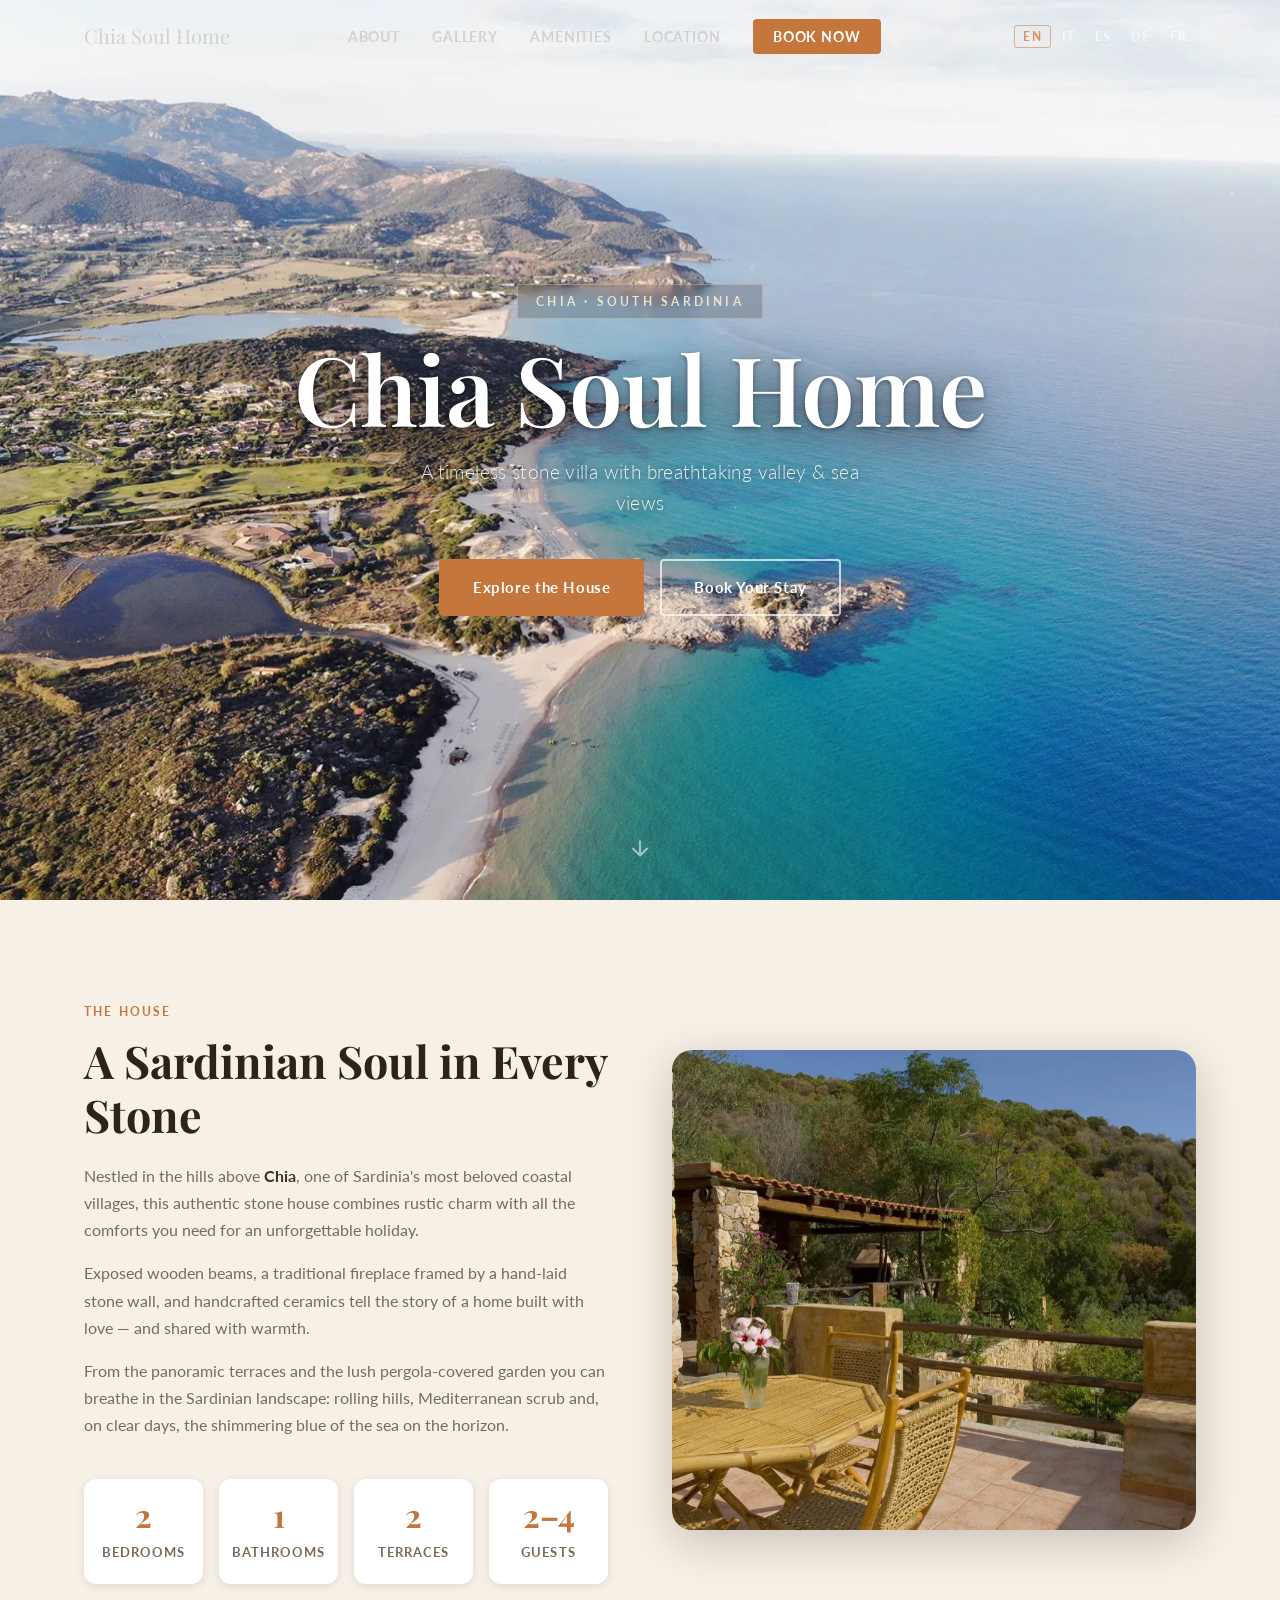
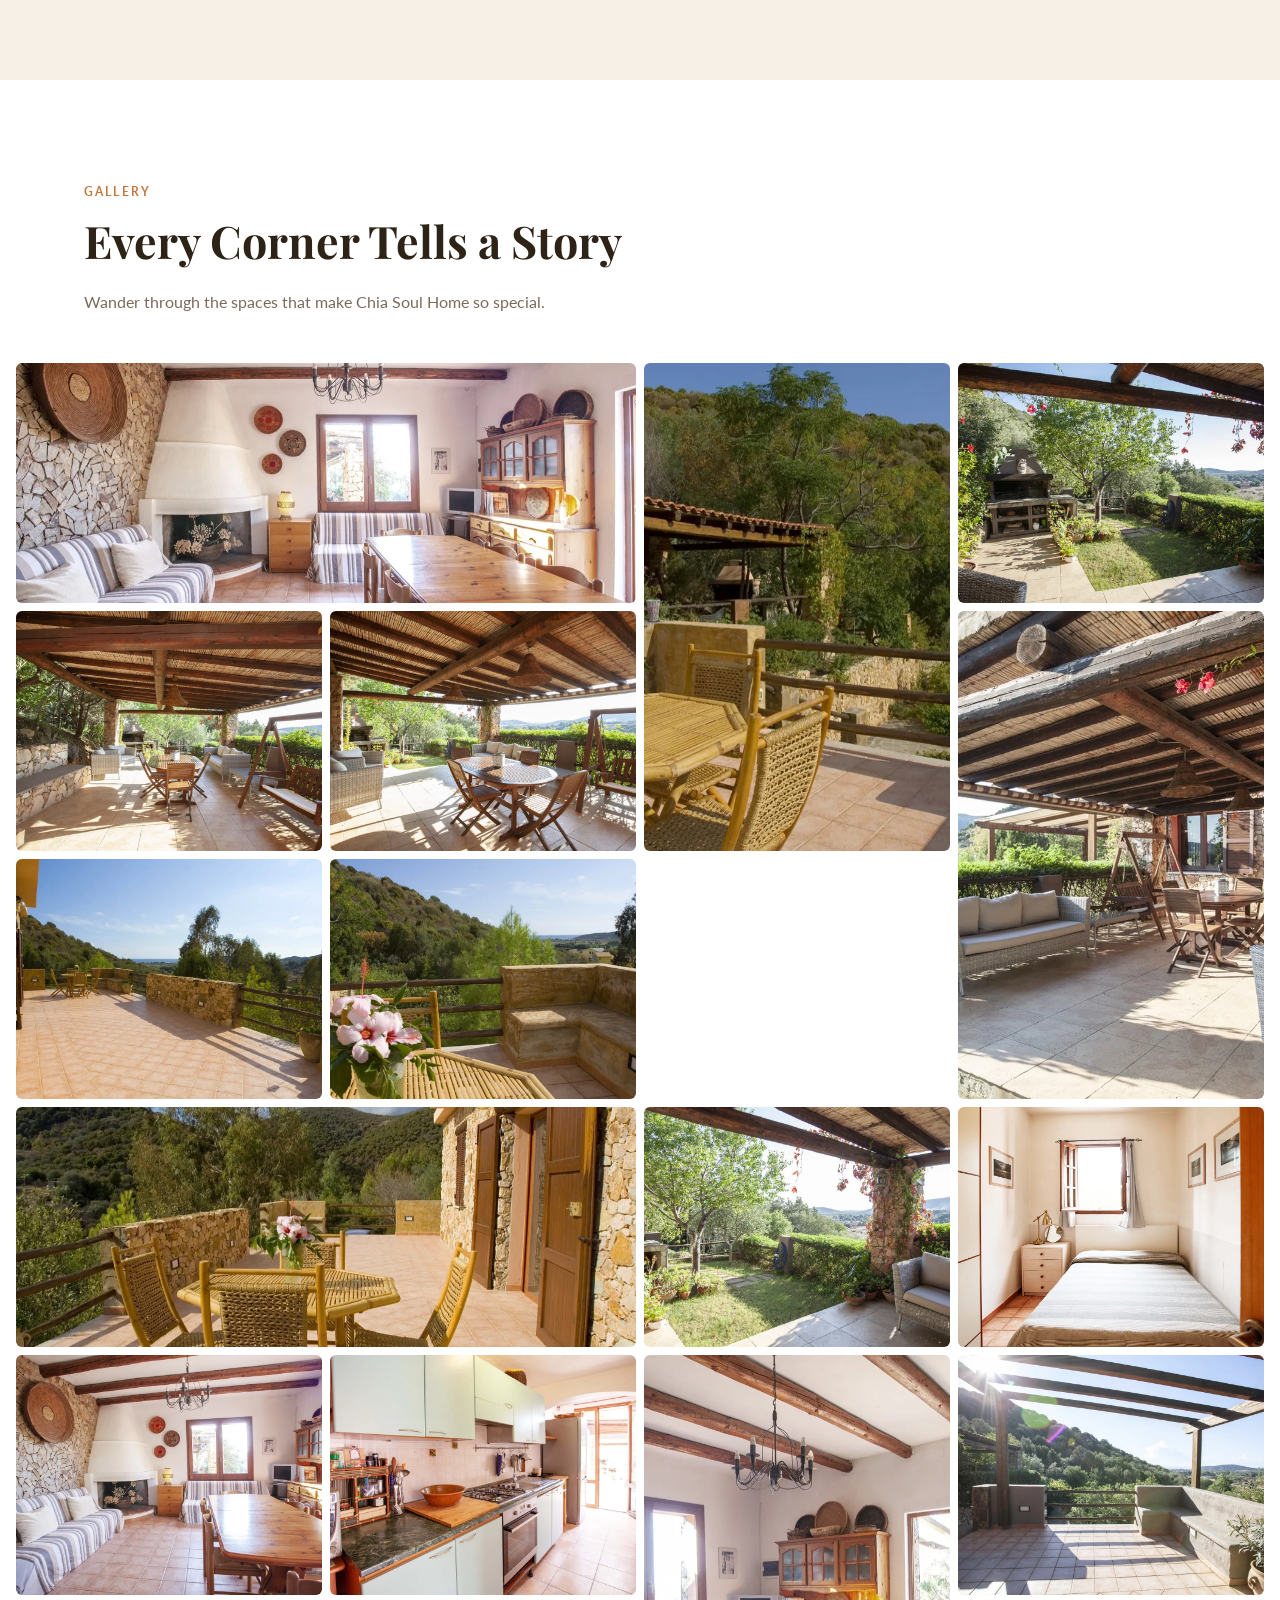
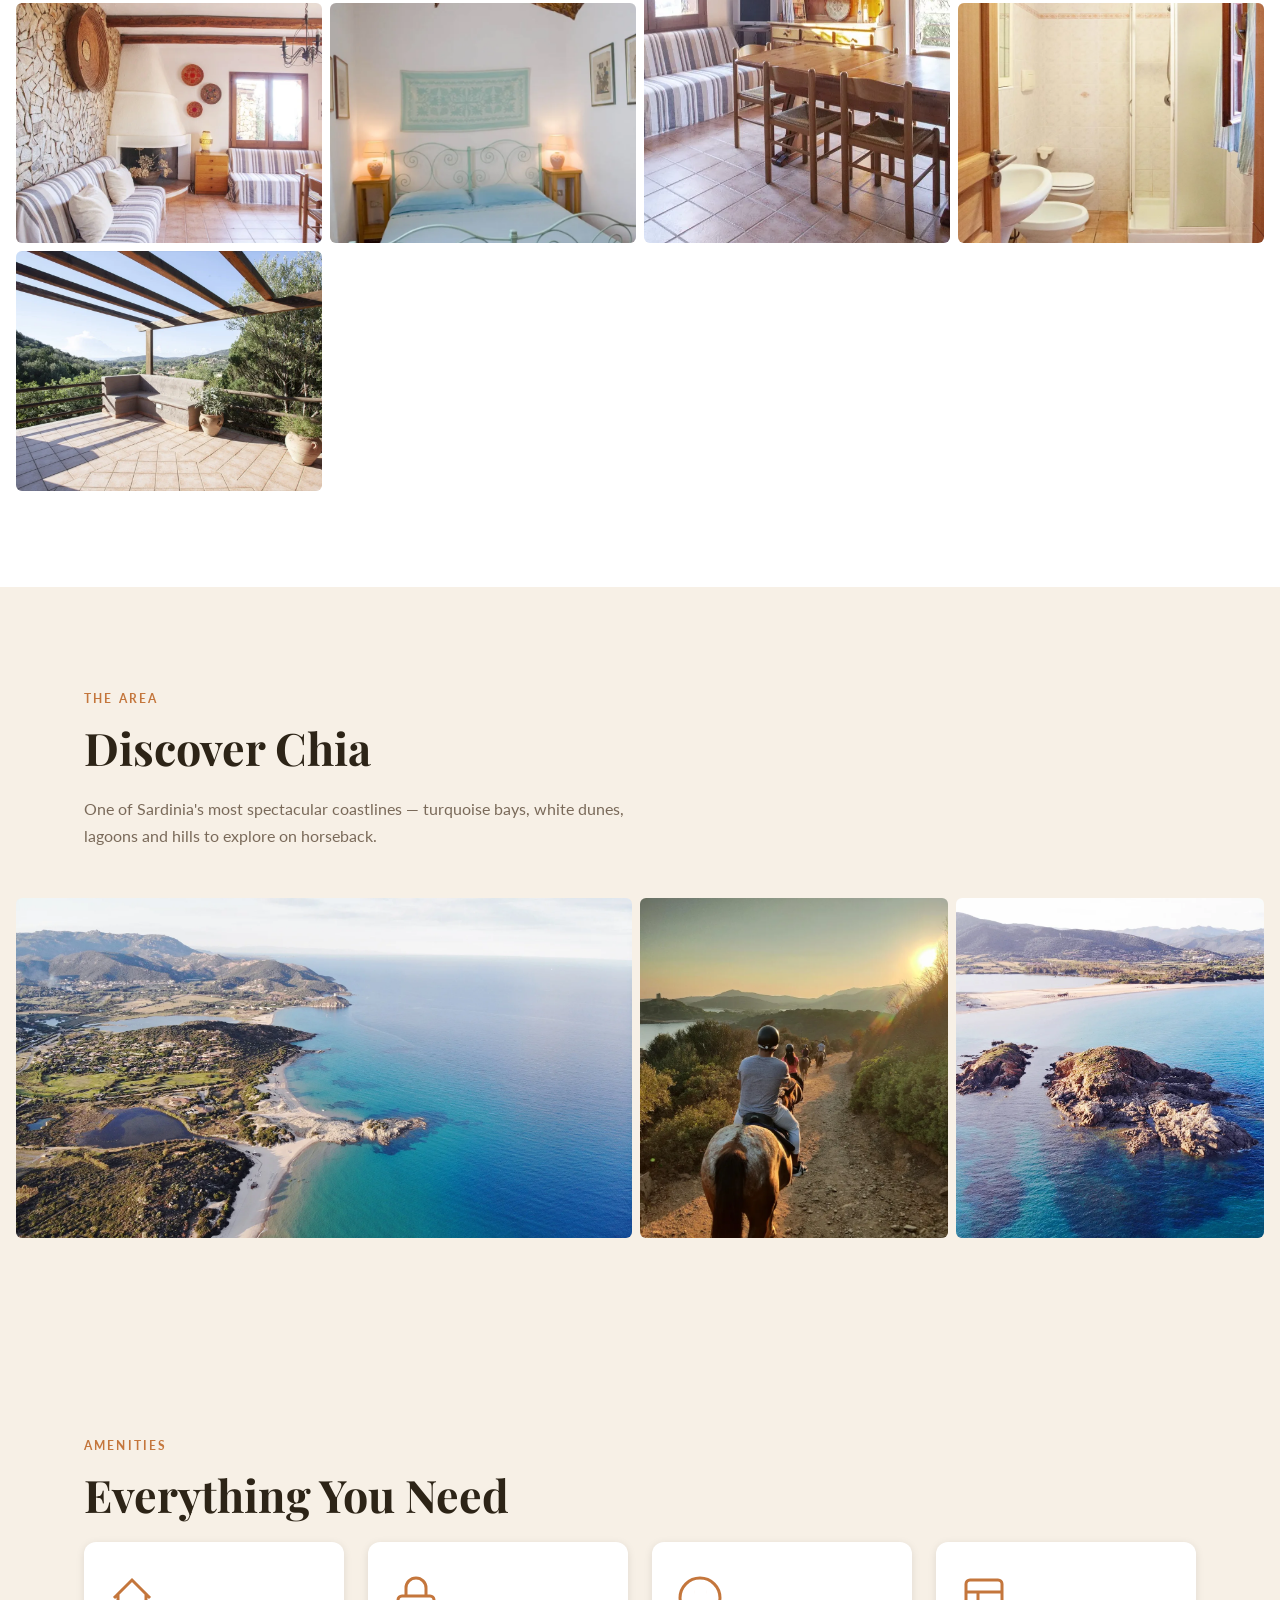
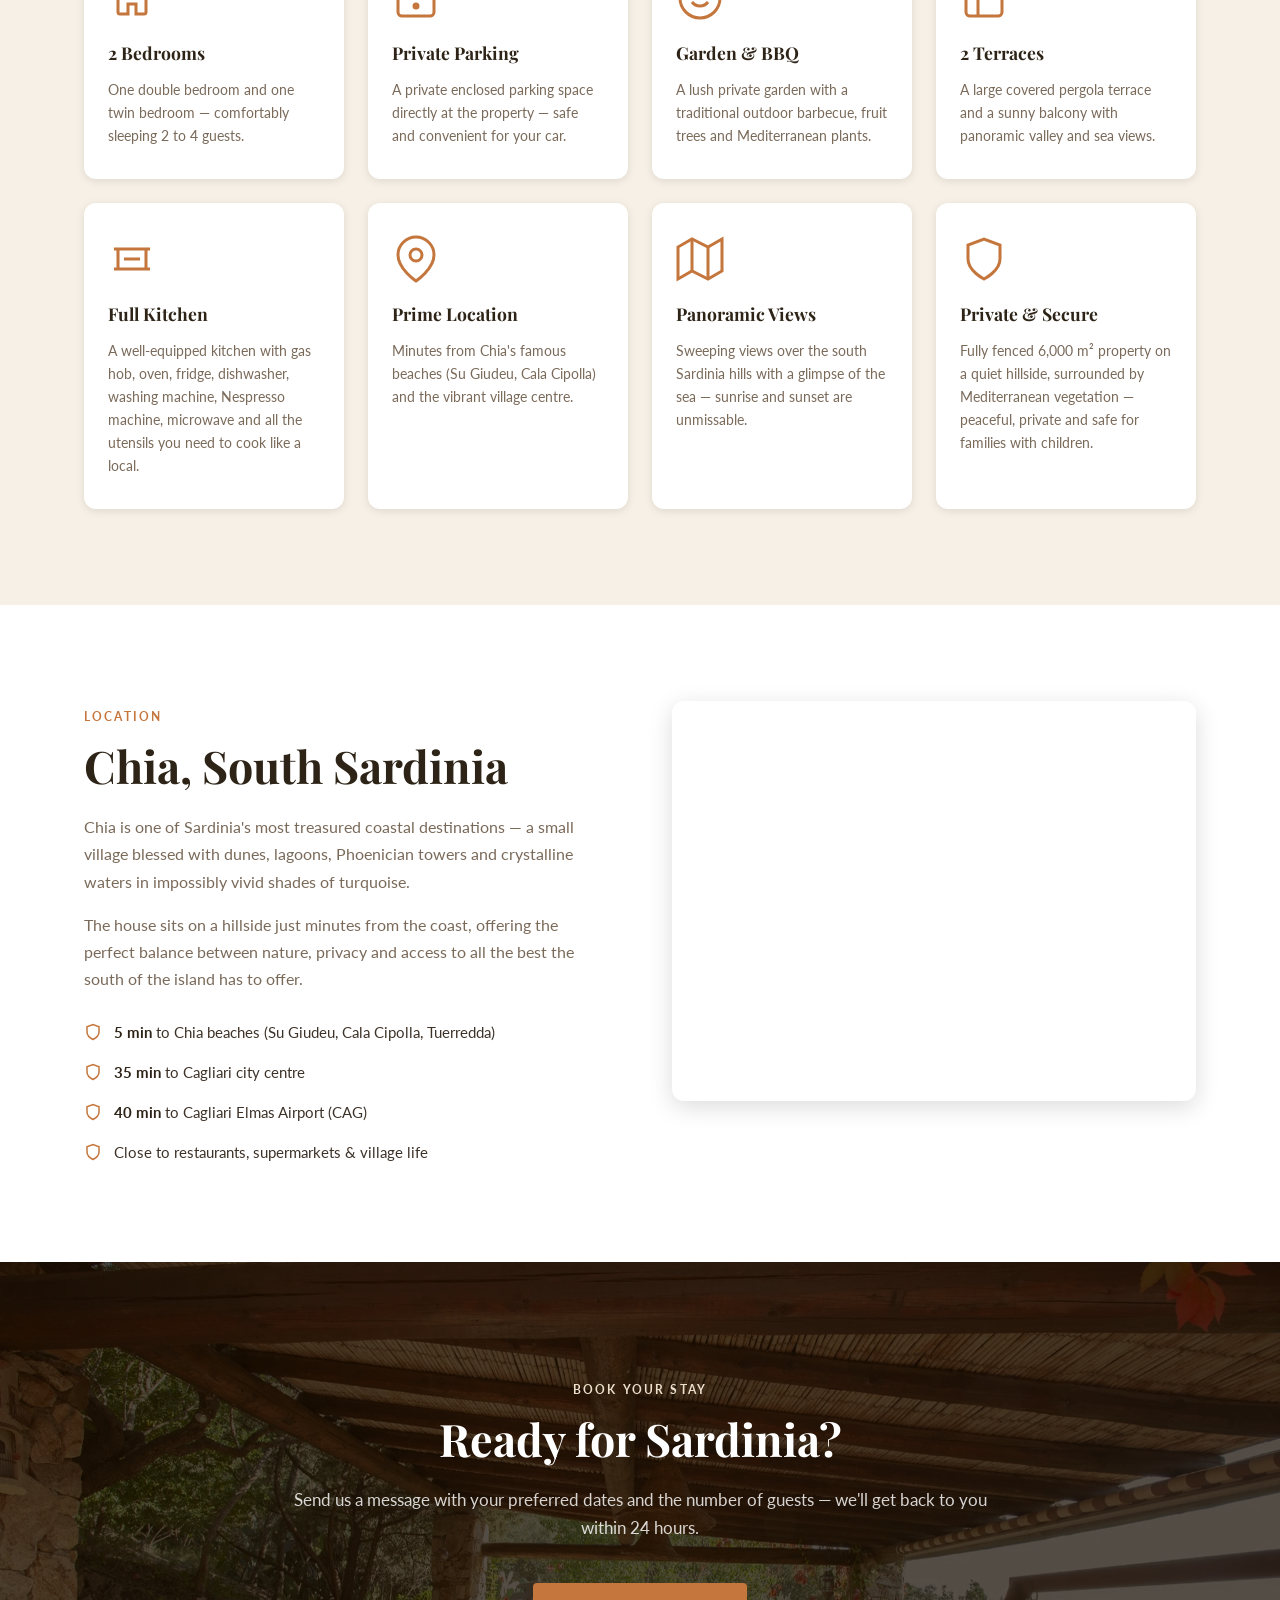
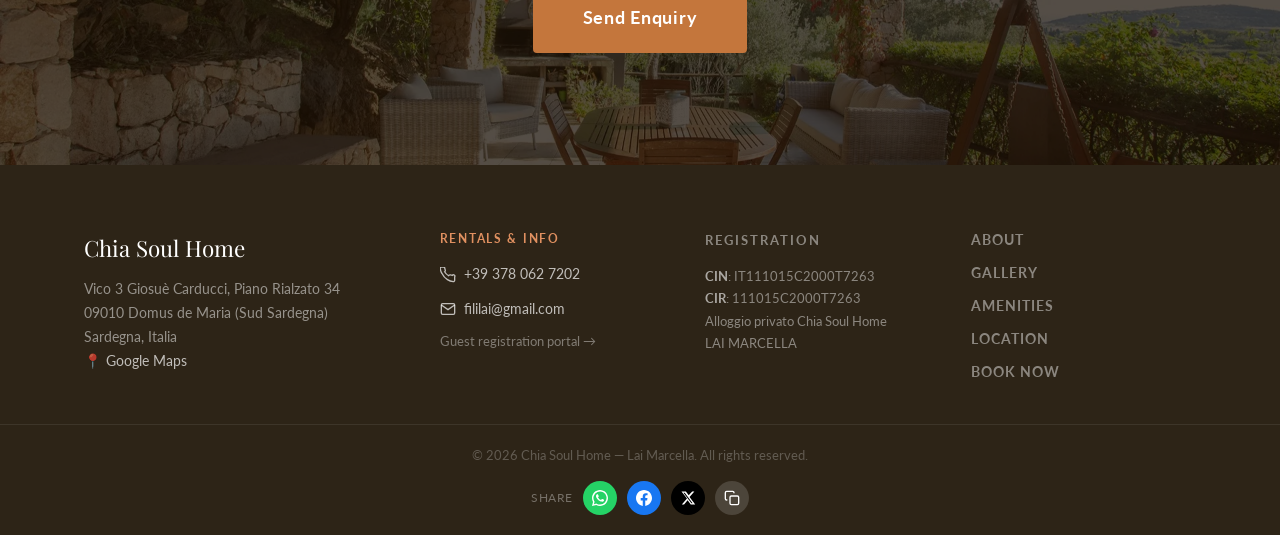
==== commit aa4a9fc9: "Add share buttons; update all URLs to custom domain" ====
--- a/index.html
+++ b/index.html
@@ -3,8 +3,76 @@
 <head>
   <meta charset="UTF-8" />
   <meta name="viewport" content="width=device-width, initial-scale=1.0" />
-  <title>Chia Soul Home — Sardinia</title>
-  <meta name="description" content="A charming stone villa in Chia, south Sardinia. Stone walls, wooden beams, panoramic terraces and garden — your perfect Sardinian retreat." />
+
+  <!-- Primary SEO -->
+  <title>Chia Soul Home — Holiday Rental in Chia, South Sardinia</title>
+  <meta name="description" content="Rent a charming stone villa in Chia, south Sardinia. 2 bedrooms, private garden of 6,000 m², panoramic terraces, BBQ and stunning sea views. Close to Su Giudeu, Cala Cipolla and Tuerredda beaches." />
+  <meta name="keywords" content="Chia holiday rental, Chia vacation house, villa Chia Sardinia, affitto vacanze Chia, casa vacanze Chia Sardegna, Domus de Maria rental, Su Giudeu, Cala Cipolla, Tuerredda, south Sardinia accommodation, sardegna sud affitto" />
+  <meta name="robots" content="index, follow" />
+  <link rel="canonical" href="https://www.chiasoulhome.com/" />
+
+  <!-- Open Graph (Facebook, WhatsApp, LinkedIn) -->
+  <meta property="og:type" content="website" />
+  <meta property="og:url" content="https://www.chiasoulhome.com/" />
+  <meta property="og:title" content="Chia Soul Home — Holiday Rental in Chia, South Sardinia" />
+  <meta property="og:description" content="Authentic stone villa in Chia, south Sardinia. 2 bedrooms, 6,000 m² private garden, panoramic terraces, close to the most beautiful beaches of the island." />
+  <meta property="og:image" content="https://www.chiasoulhome.com/chia-img/chia_aerial_drone.webp" />
+  <meta property="og:locale" content="en_GB" />
+  <meta property="og:locale:alternate" content="it_IT" />
+  <meta property="og:locale:alternate" content="es_ES" />
+  <meta property="og:locale:alternate" content="de_DE" />
+  <meta property="og:locale:alternate" content="fr_FR" />
+
+  <!-- Twitter / X Card -->
+  <meta name="twitter:card" content="summary_large_image" />
+  <meta name="twitter:title" content="Chia Soul Home — Holiday Rental in Chia, South Sardinia" />
+  <meta name="twitter:description" content="Authentic stone villa in Chia, south Sardinia. 2 bedrooms, 6,000 m² private garden, panoramic terraces and sea views." />
+  <meta name="twitter:image" content="https://www.chiasoulhome.com/chia-img/chia_aerial_drone.webp" />
+
+  <!-- Structured Data: Vacation Rental -->
+  <script type="application/ld+json">
+  {
+    "@context": "https://schema.org",
+    "@type": "VacationRental",
+    "name": "Chia Soul Home",
+    "description": "Authentic stone villa in Chia, south Sardinia. 2 bedrooms, private garden of 6,000 m², panoramic terraces, BBQ, close to Su Giudeu, Cala Cipolla and Tuerredda beaches.",
+    "url": "https://www.chiasoulhome.com/",
+    "image": "https://www.chiasoulhome.com/chia-img/chia_aerial_drone.webp",
+    "address": {
+      "@type": "PostalAddress",
+      "streetAddress": "Vico 3 Giosuè Carducci, Piano Rialzato 34",
+      "postalCode": "09010",
+      "addressLocality": "Domus de Maria",
+      "addressRegion": "Sud Sardegna",
+      "addressCountry": "IT"
+    },
+    "geo": {
+      "@type": "GeoCoordinates",
+      "latitude": 38.912673,
+      "longitude": 8.881625
+    },
+    "telephone": "+393780627202",
+    "email": "fililai@gmail.com",
+    "numberOfRooms": 2,
+    "occupancy": {
+      "@type": "QuantitativeValue",
+      "minValue": 2,
+      "maxValue": 4
+    },
+    "amenityFeature": [
+      { "@type": "LocationFeatureSpecification", "name": "Private garden", "value": true },
+      { "@type": "LocationFeatureSpecification", "name": "BBQ", "value": true },
+      { "@type": "LocationFeatureSpecification", "name": "Terrace", "value": true },
+      { "@type": "LocationFeatureSpecification", "name": "Parking", "value": true },
+      { "@type": "LocationFeatureSpecification", "name": "Dishwasher", "value": true },
+      { "@type": "LocationFeatureSpecification", "name": "Washing machine", "value": true },
+      { "@type": "LocationFeatureSpecification", "name": "Nespresso machine", "value": true },
+      { "@type": "LocationFeatureSpecification", "name": "Microwave", "value": true },
+      { "@type": "LocationFeatureSpecification", "name": "Wi-Fi", "value": true }
+    ],
+    "touristType": ["Beach", "Nature", "Family"]
+  }
+  </script>
 
   <!-- Fonts -->
   <link rel="preconnect" href="https://fonts.googleapis.com" />
@@ -12,6 +80,15 @@
   <link href="https://fonts.googleapis.com/css2?family=Playfair+Display:ital,wght@0,400;0,600;1,400&family=Lato:wght@300;400;700&display=swap" rel="stylesheet" />
 
   <link rel="stylesheet" href="css/style.css" />
+
+  <!-- Google tag (gtag.js) -->
+  <script async src="https://www.googletagmanager.com/gtag/js?id=G-DNZP3QKC64"></script>
+  <script>
+    window.dataLayer = window.dataLayer || [];
+    function gtag(){dataLayer.push(arguments);}
+    gtag('js', new Date());
+    gtag('config', 'G-DNZP3QKC64');
+  </script>
 </head>
 <body>
 
@@ -397,6 +474,21 @@
     </div>
     <div class="footer-bottom">
       <p class="footer-copy">&copy; 2026 Chia Soul Home — Lai Marcella. All rights reserved.</p>
+      <div class="share-bar">
+        <span class="share-label">Share</span>
+        <a class="share-btn share-btn--whatsapp" href="https://wa.me/?text=Chia%20Soul%20Home%20%E2%80%94%20Holiday%20rental%20in%20Chia%2C%20Sardinia%20%F0%9F%8C%8A%20https%3A%2F%2Fwww.chiasoulhome.com%2F" target="_blank" rel="noopener" aria-label="Share on WhatsApp">
+          <svg viewBox="0 0 24 24" fill="currentColor"><path d="M17.472 14.382c-.297-.149-1.758-.867-2.03-.967-.273-.099-.471-.148-.67.15-.197.297-.767.966-.94 1.164-.173.199-.347.223-.644.075-.297-.15-1.255-.463-2.39-1.475-.883-.788-1.48-1.761-1.653-2.059-.173-.297-.018-.458.13-.606.134-.133.298-.347.446-.52.149-.174.198-.298.298-.497.099-.198.05-.371-.025-.52-.075-.149-.669-1.612-.916-2.207-.242-.579-.487-.5-.669-.51-.173-.008-.371-.01-.57-.01-.198 0-.52.074-.792.372-.272.297-1.04 1.016-1.04 2.479 0 1.462 1.065 2.875 1.213 3.074.149.198 2.096 3.2 5.077 4.487.709.306 1.262.489 1.694.625.712.227 1.36.195 1.871.118.571-.085 1.758-.719 2.006-1.413.248-.694.248-1.289.173-1.413-.074-.124-.272-.198-.57-.347z"/><path d="M12 0C5.373 0 0 5.373 0 12c0 2.124.554 4.118 1.526 5.845L0 24l6.335-1.505A11.945 11.945 0 0012 24c6.627 0 12-5.373 12-12S18.627 0 12 0zm0 21.818a9.818 9.818 0 01-5.006-1.373l-.36-.214-3.727.977.994-3.634-.235-.374A9.818 9.818 0 1112 21.818z"/></svg>
+        </a>
+        <a class="share-btn share-btn--facebook" href="https://www.facebook.com/sharer/sharer.php?u=https%3A%2F%2Fwww.chiasoulhome.com%2F" target="_blank" rel="noopener" aria-label="Share on Facebook">
+          <svg viewBox="0 0 24 24" fill="currentColor"><path d="M24 12.073C24 5.405 18.627 0 12 0S0 5.405 0 12.073C0 18.1 4.388 23.094 10.125 24v-8.437H7.078v-3.49h3.047V9.41c0-3.025 1.791-4.697 4.533-4.697 1.312 0 2.686.236 2.686.236v2.97h-1.513c-1.491 0-1.956.93-1.956 1.883v2.271h3.328l-.532 3.49h-2.796V24C19.612 23.094 24 18.1 24 12.073z"/></svg>
+        </a>
+        <a class="share-btn share-btn--x" href="https://twitter.com/intent/tweet?url=https%3A%2F%2Fwww.chiasoulhome.com%2F&text=Chia%20Soul%20Home%20%E2%80%94%20Holiday%20rental%20in%20Chia%2C%20south%20Sardinia%20%F0%9F%8C%8A" target="_blank" rel="noopener" aria-label="Share on X">
+          <svg viewBox="0 0 24 24" fill="currentColor"><path d="M18.244 2.25h3.308l-7.227 8.26 8.502 11.24H16.17l-4.714-6.231-5.401 6.231H2.747l7.73-8.835L2.25 2.25h6.562l4.26 5.632 5.172-5.632zm-1.161 17.52h1.833L7.084 4.126H5.117z"/></svg>
+        </a>
+        <button class="share-btn share-btn--copy" id="copyLinkBtn" aria-label="Copy link">
+          <svg viewBox="0 0 24 24" fill="none" stroke="currentColor" stroke-width="2"><rect x="9" y="9" width="13" height="13" rx="2"/><path d="M5 15H4a2 2 0 01-2-2V4a2 2 0 012-2h9a2 2 0 012 2v1"/></svg>
+        </button>
+      </div>
     </div>
   </footer>
 
@@ -416,6 +508,15 @@
     window.addEventListener('scroll', () => {
       header.classList.toggle('scrolled', window.scrollY > 60);
     });
+
+    // Copy link button
+    document.getElementById('copyLinkBtn').addEventListener('click', () => {
+      navigator.clipboard.writeText('https://www.chiasoulhome.com/').then(() => {
+        const btn = document.getElementById('copyLinkBtn');
+        btn.classList.add('copied');
+        setTimeout(() => btn.classList.remove('copied'), 2000);
+      });
+    });
   </script>
 
 </body>
--- a/css/style.css
+++ b/css/style.css
@@ -789,6 +789,41 @@
   font-size: .8rem;
   color: rgba(255,255,255,.25);
 }
+
+/* Share bar */
+.share-bar {
+  display: flex;
+  align-items: center;
+  justify-content: center;
+  gap: 10px;
+  margin-top: 14px;
+}
+.share-label {
+  font-size: .75rem;
+  color: rgba(255,255,255,.35);
+  letter-spacing: .05em;
+  text-transform: uppercase;
+}
+.share-btn {
+  display: inline-flex;
+  align-items: center;
+  justify-content: center;
+  width: 34px;
+  height: 34px;
+  border-radius: 50%;
+  border: none;
+  cursor: pointer;
+  color: #fff;
+  transition: transform .2s ease, opacity .2s ease;
+  flex-shrink: 0;
+}
+.share-btn:hover { transform: scale(1.15); opacity: .9; }
+.share-btn svg { width: 16px; height: 16px; }
+.share-btn--whatsapp { background: #25d366; }
+.share-btn--facebook { background: #1877f2; }
+.share-btn--x       { background: #000; }
+.share-btn--copy    { background: rgba(255,255,255,.15); }
+.share-btn--copy.copied { background: var(--terracotta); }
 
 
 /* ============================================================
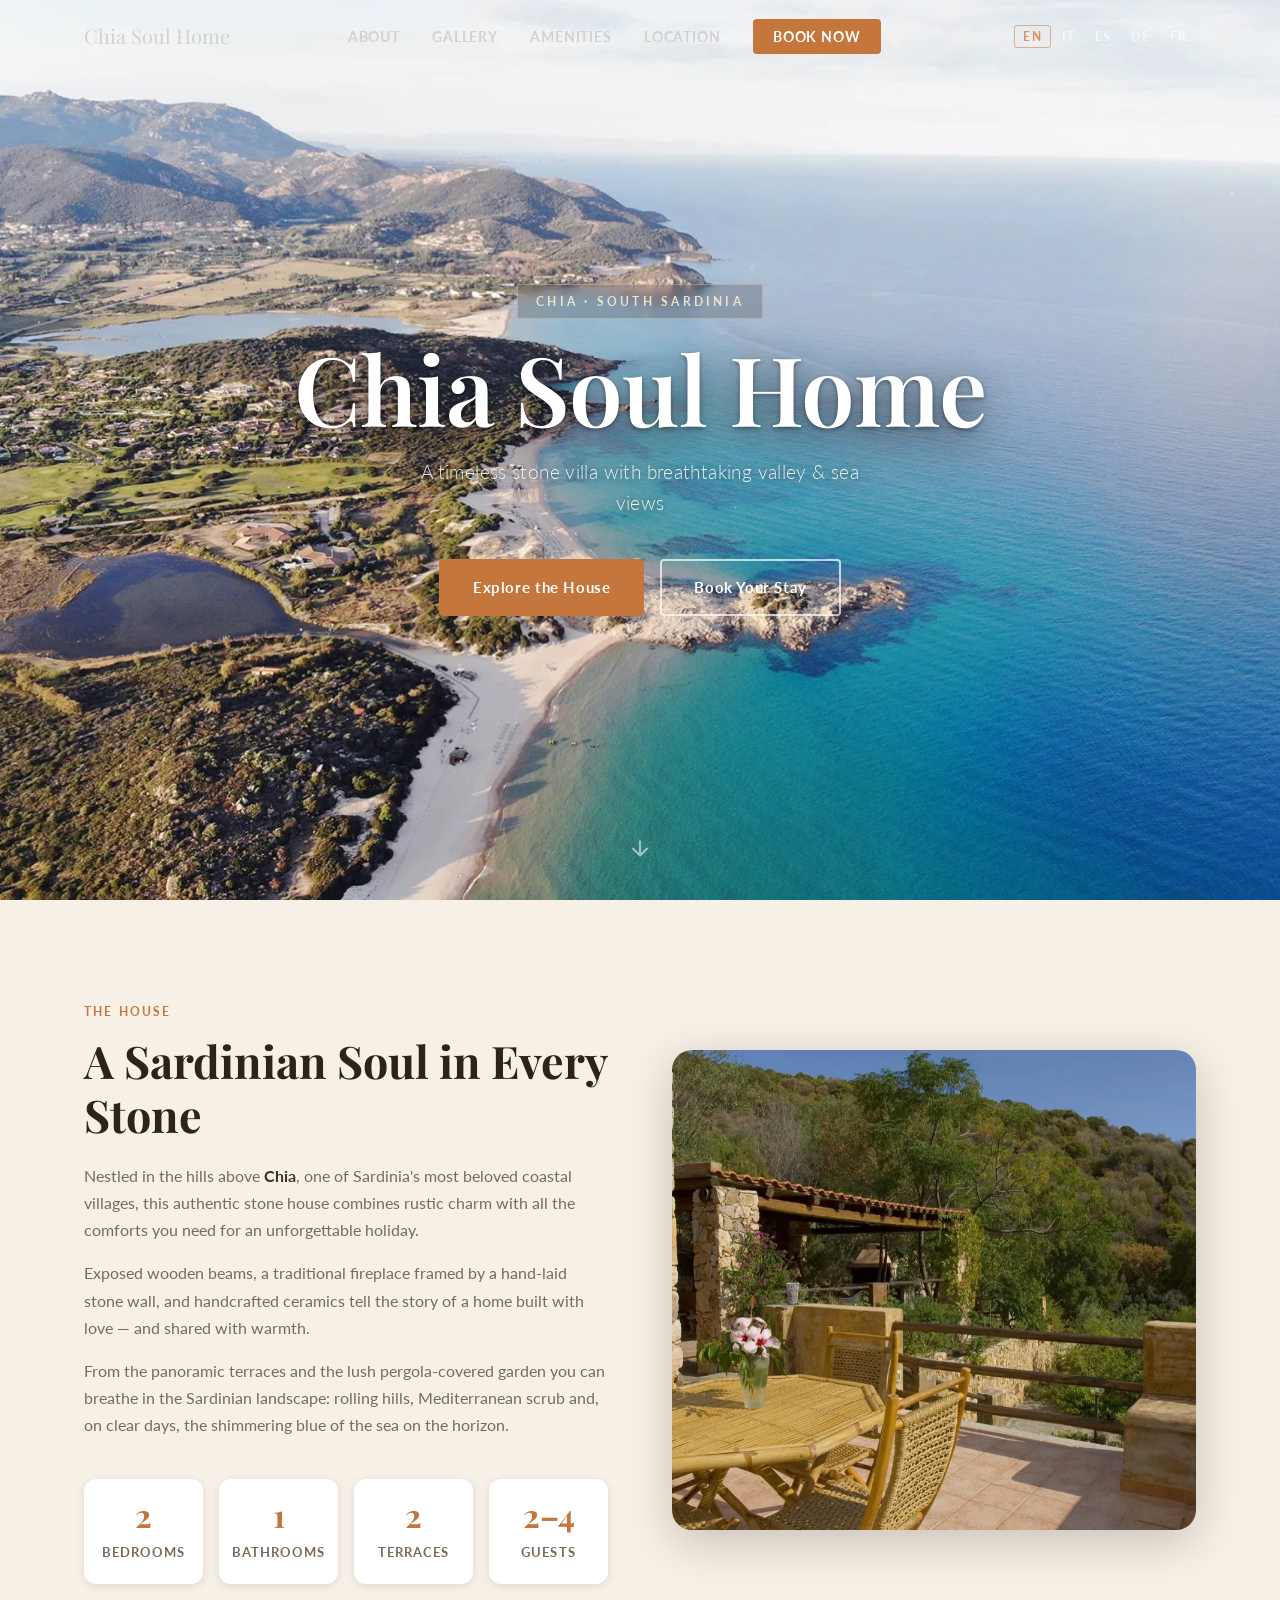
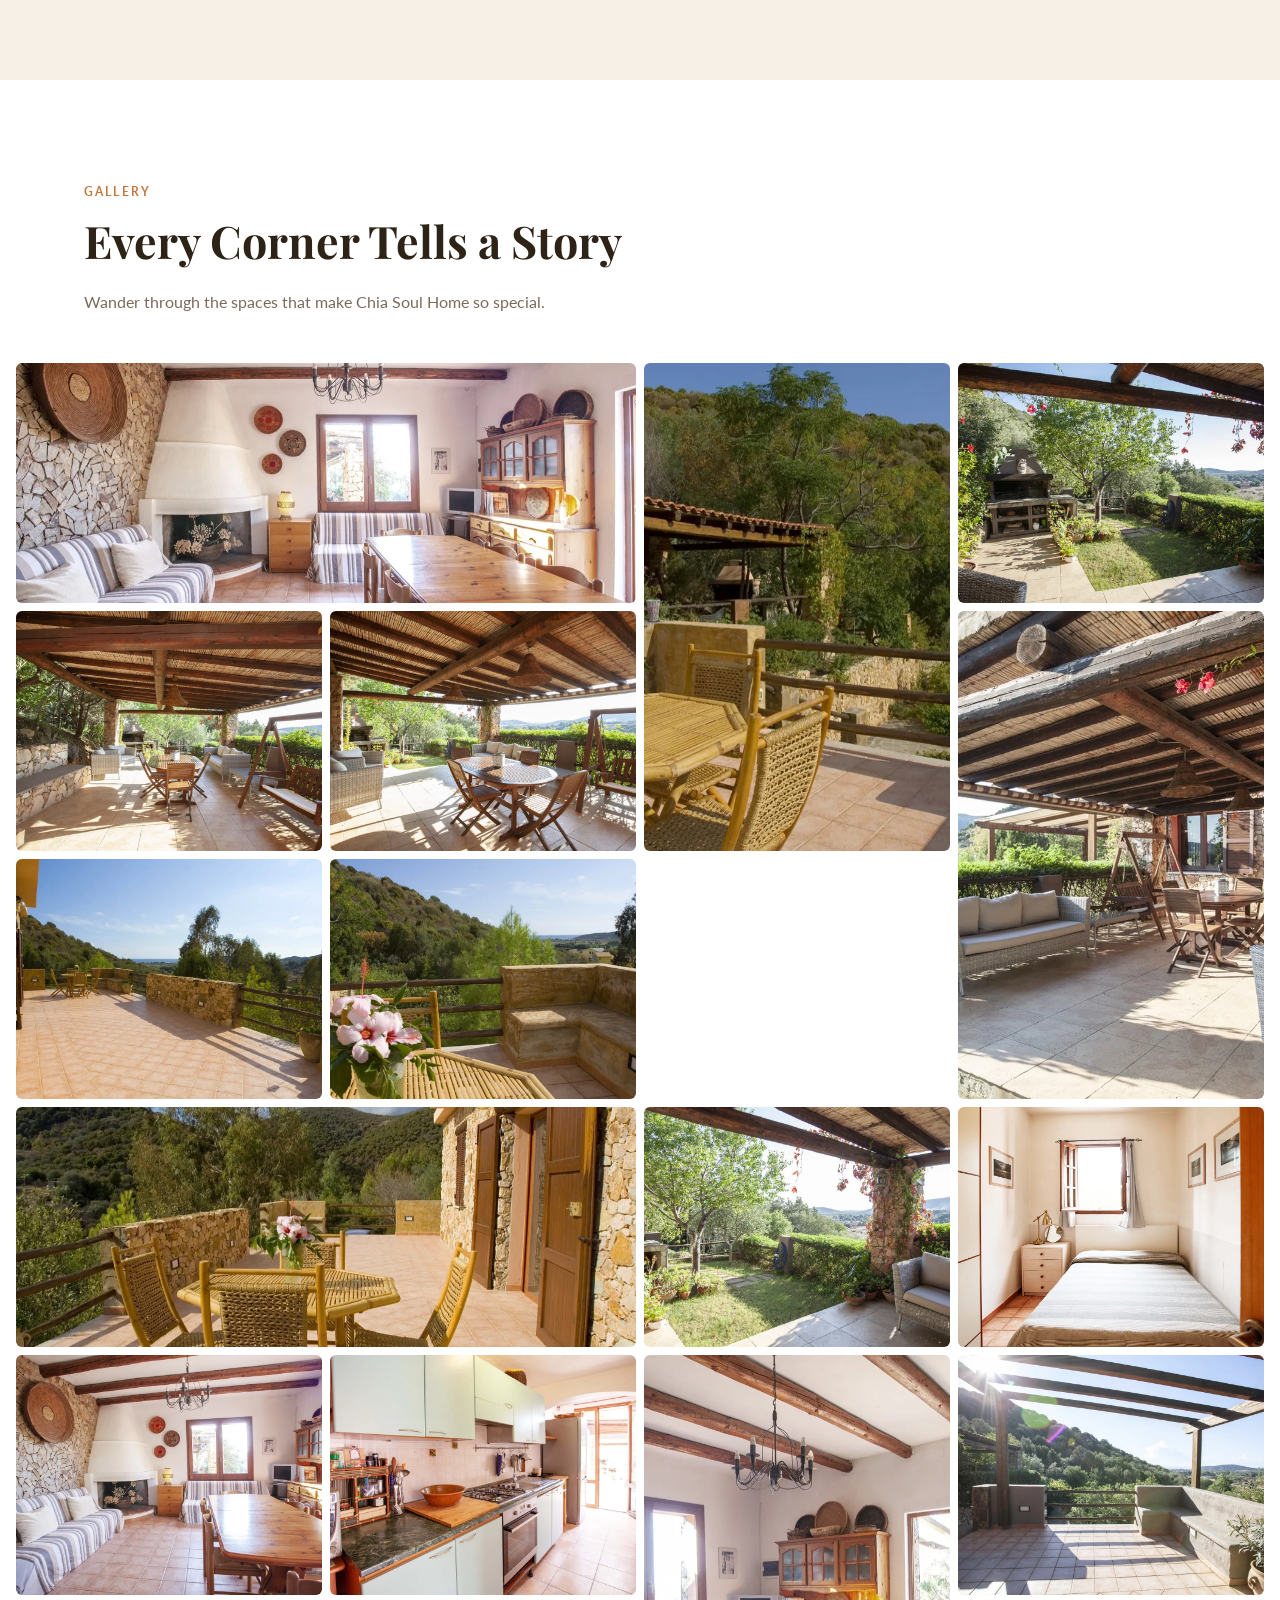
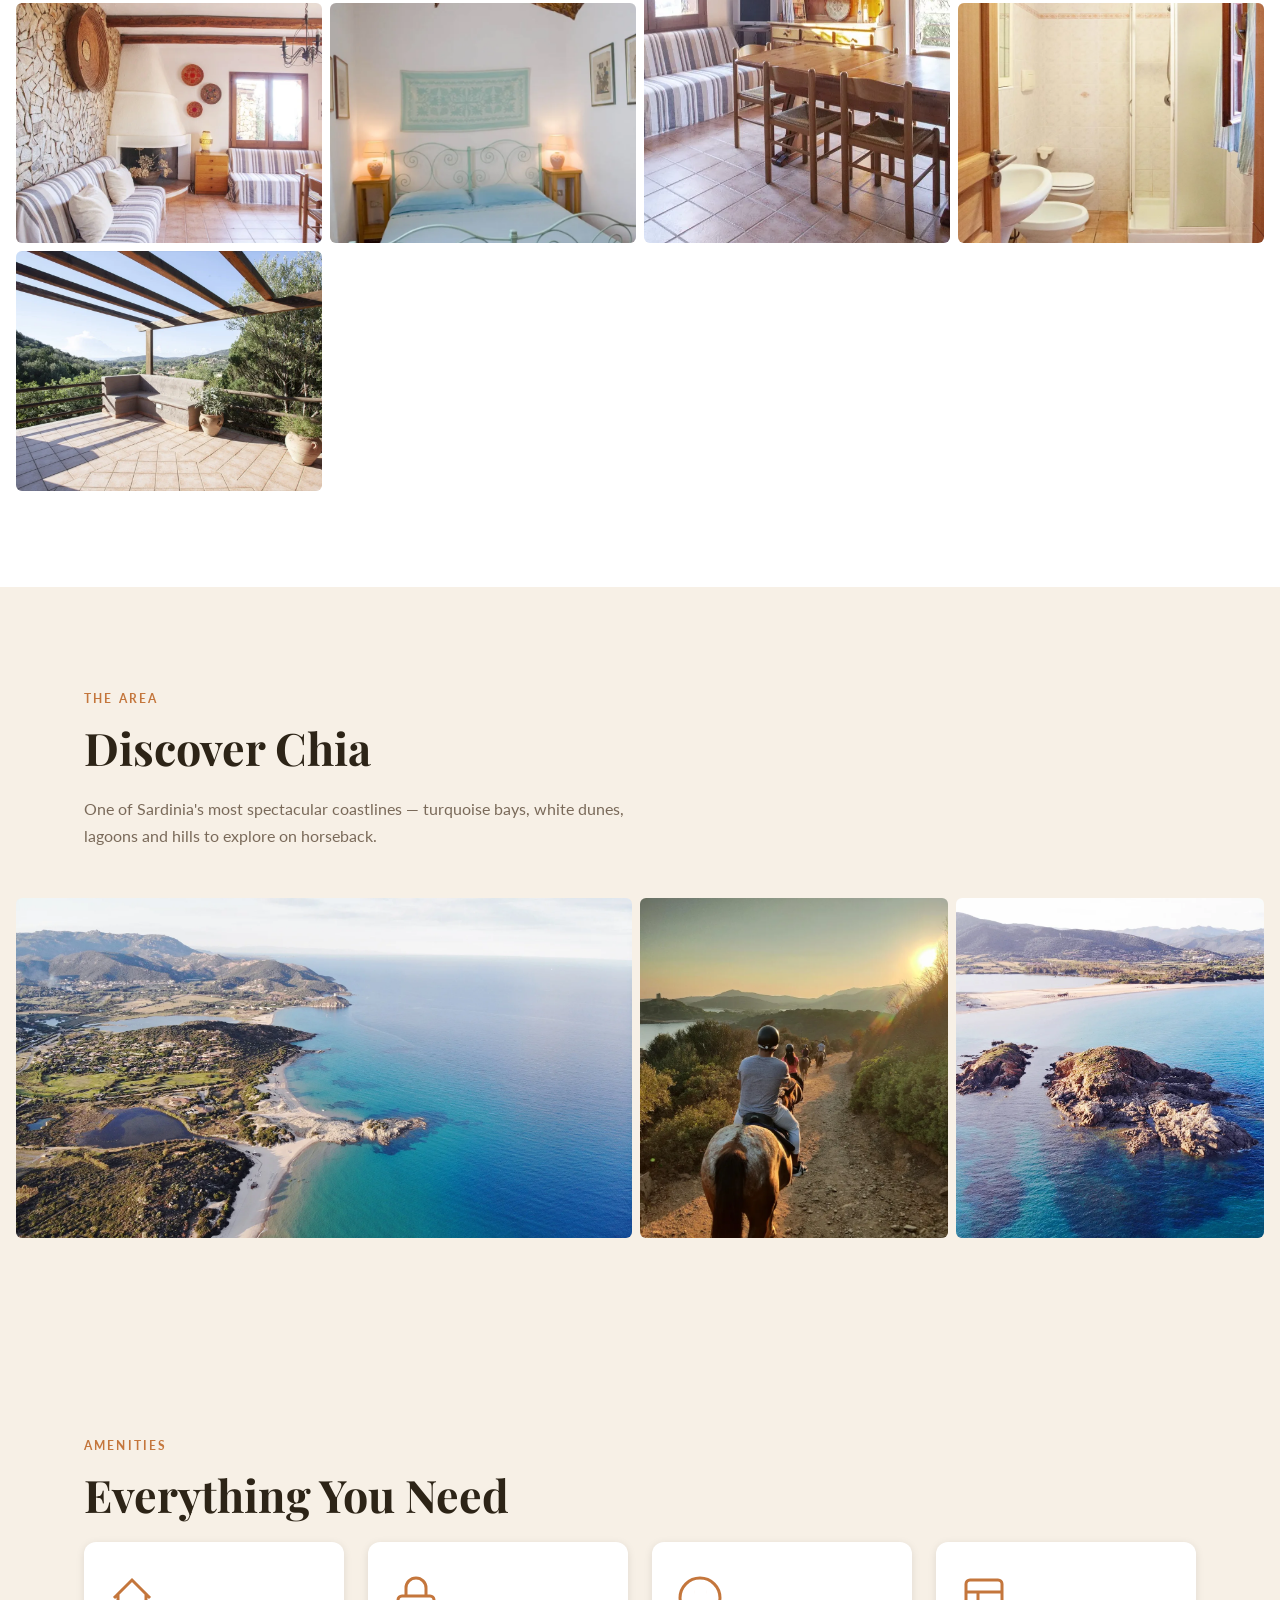
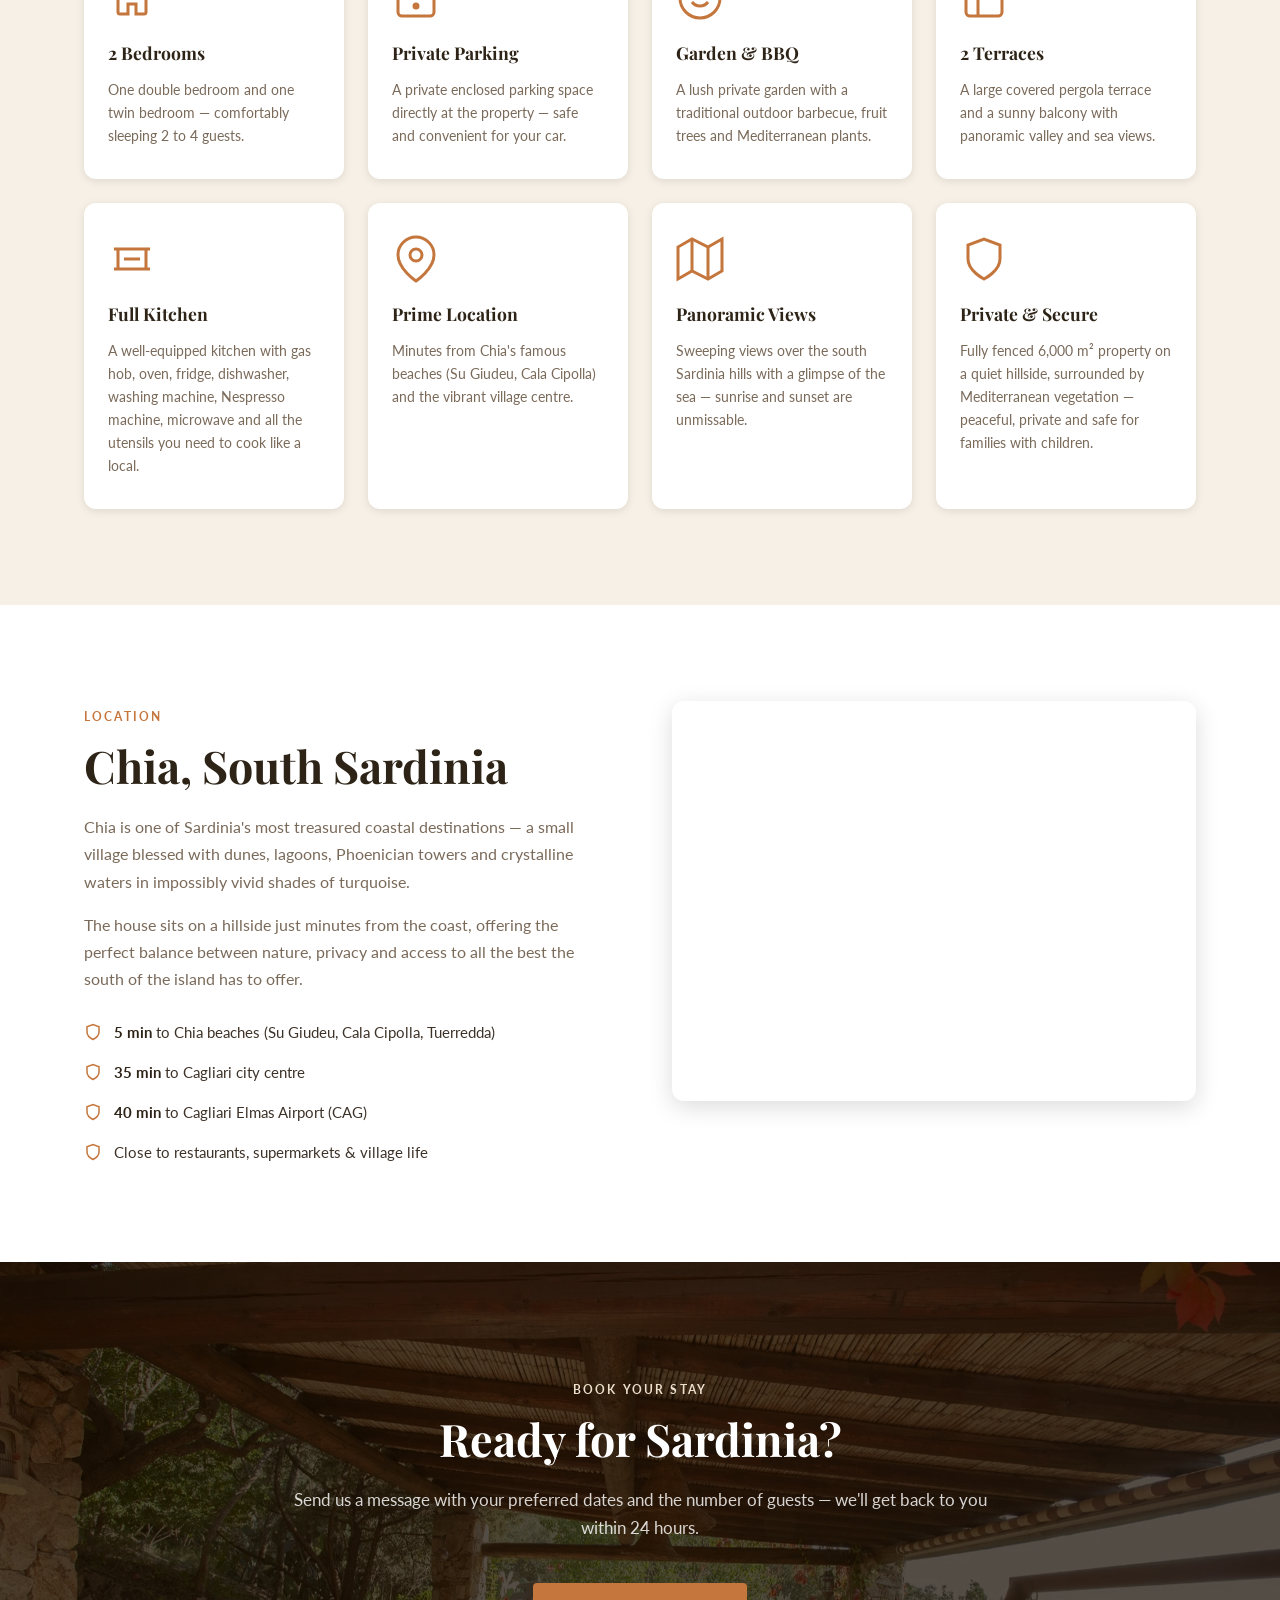
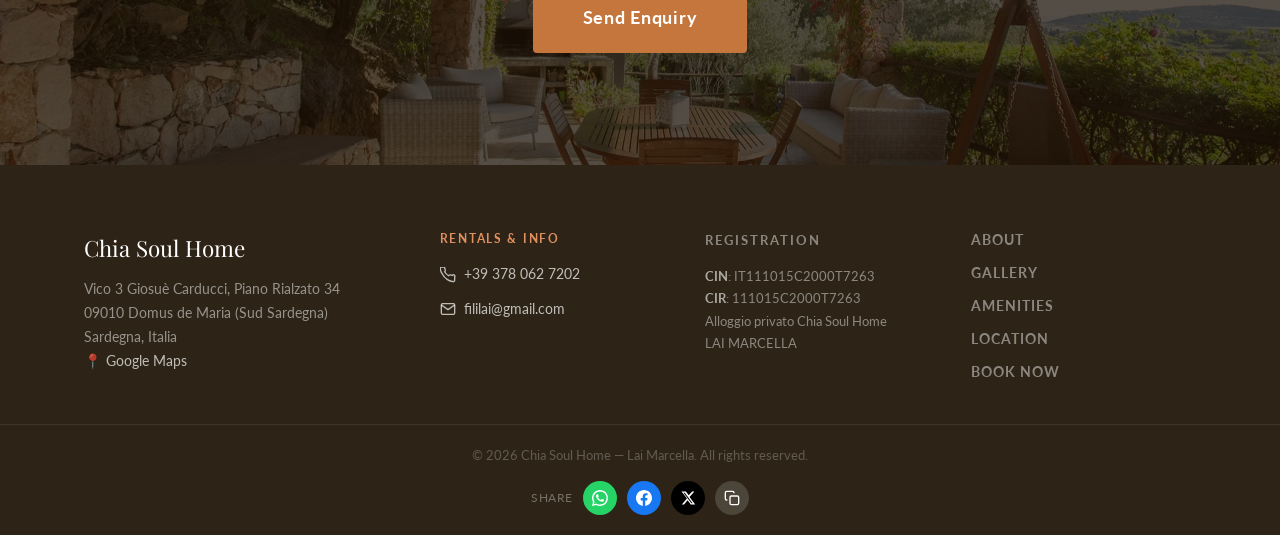
==== commit 7cde1308: "Remove guest registration portal link from footer" ====
--- a/index.html
+++ b/index.html
@@ -451,7 +451,6 @@
           <svg viewBox="0 0 24 24" fill="none" stroke="currentColor" stroke-width="2"><path d="M4 4h16c1.1 0 2 .9 2 2v12c0 1.1-.9 2-2 2H4c-1.1 0-2-.9-2-2V6c0-1.1.9-2 2-2z"/><polyline points="22,6 12,13 2,6"/></svg>
           fililai@gmail.com
         </a>
-        <a href="https://sardegnaturismo.ross1000.it/oauth2/signin" target="_blank" rel="noopener" class="footer-contact-link footer-contact-link--small" data-i18n="footer.guests.link">Guest registration portal →</a>
       </div>
 
       <div class="footer-legal">
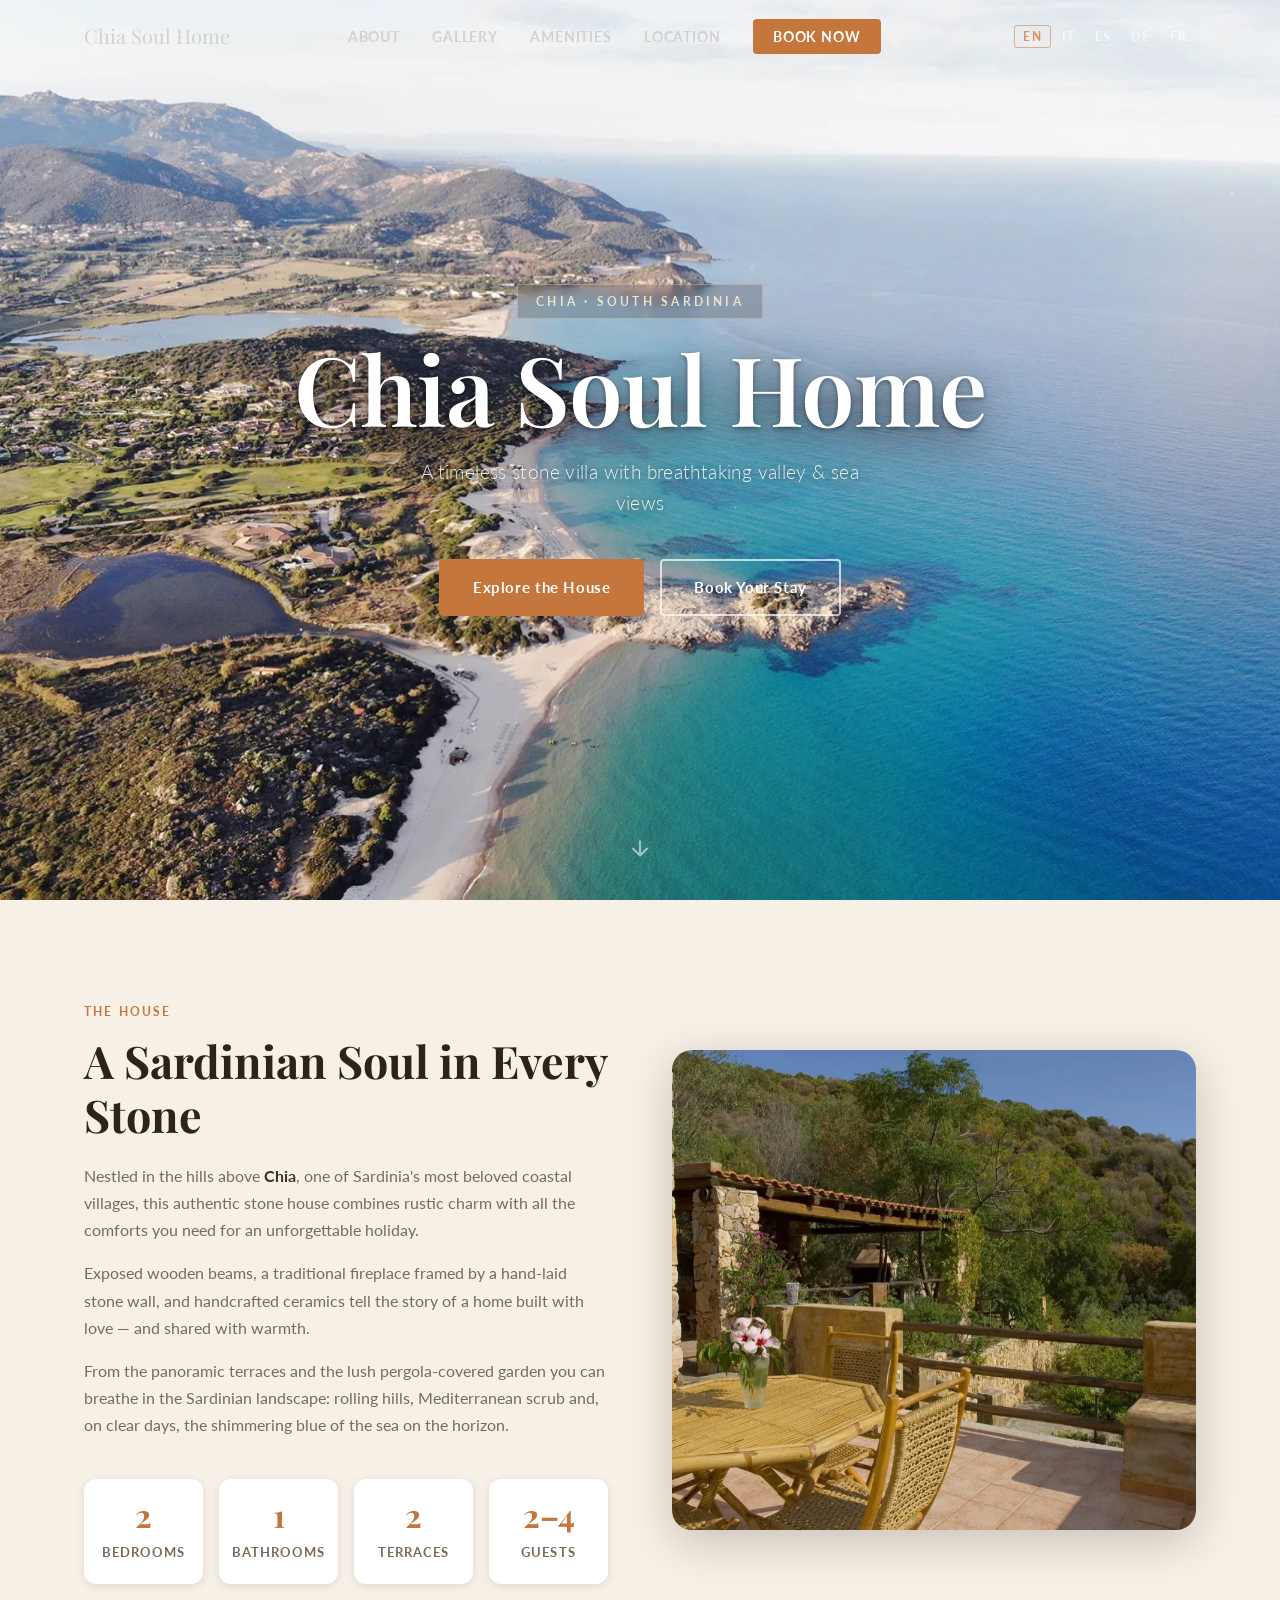
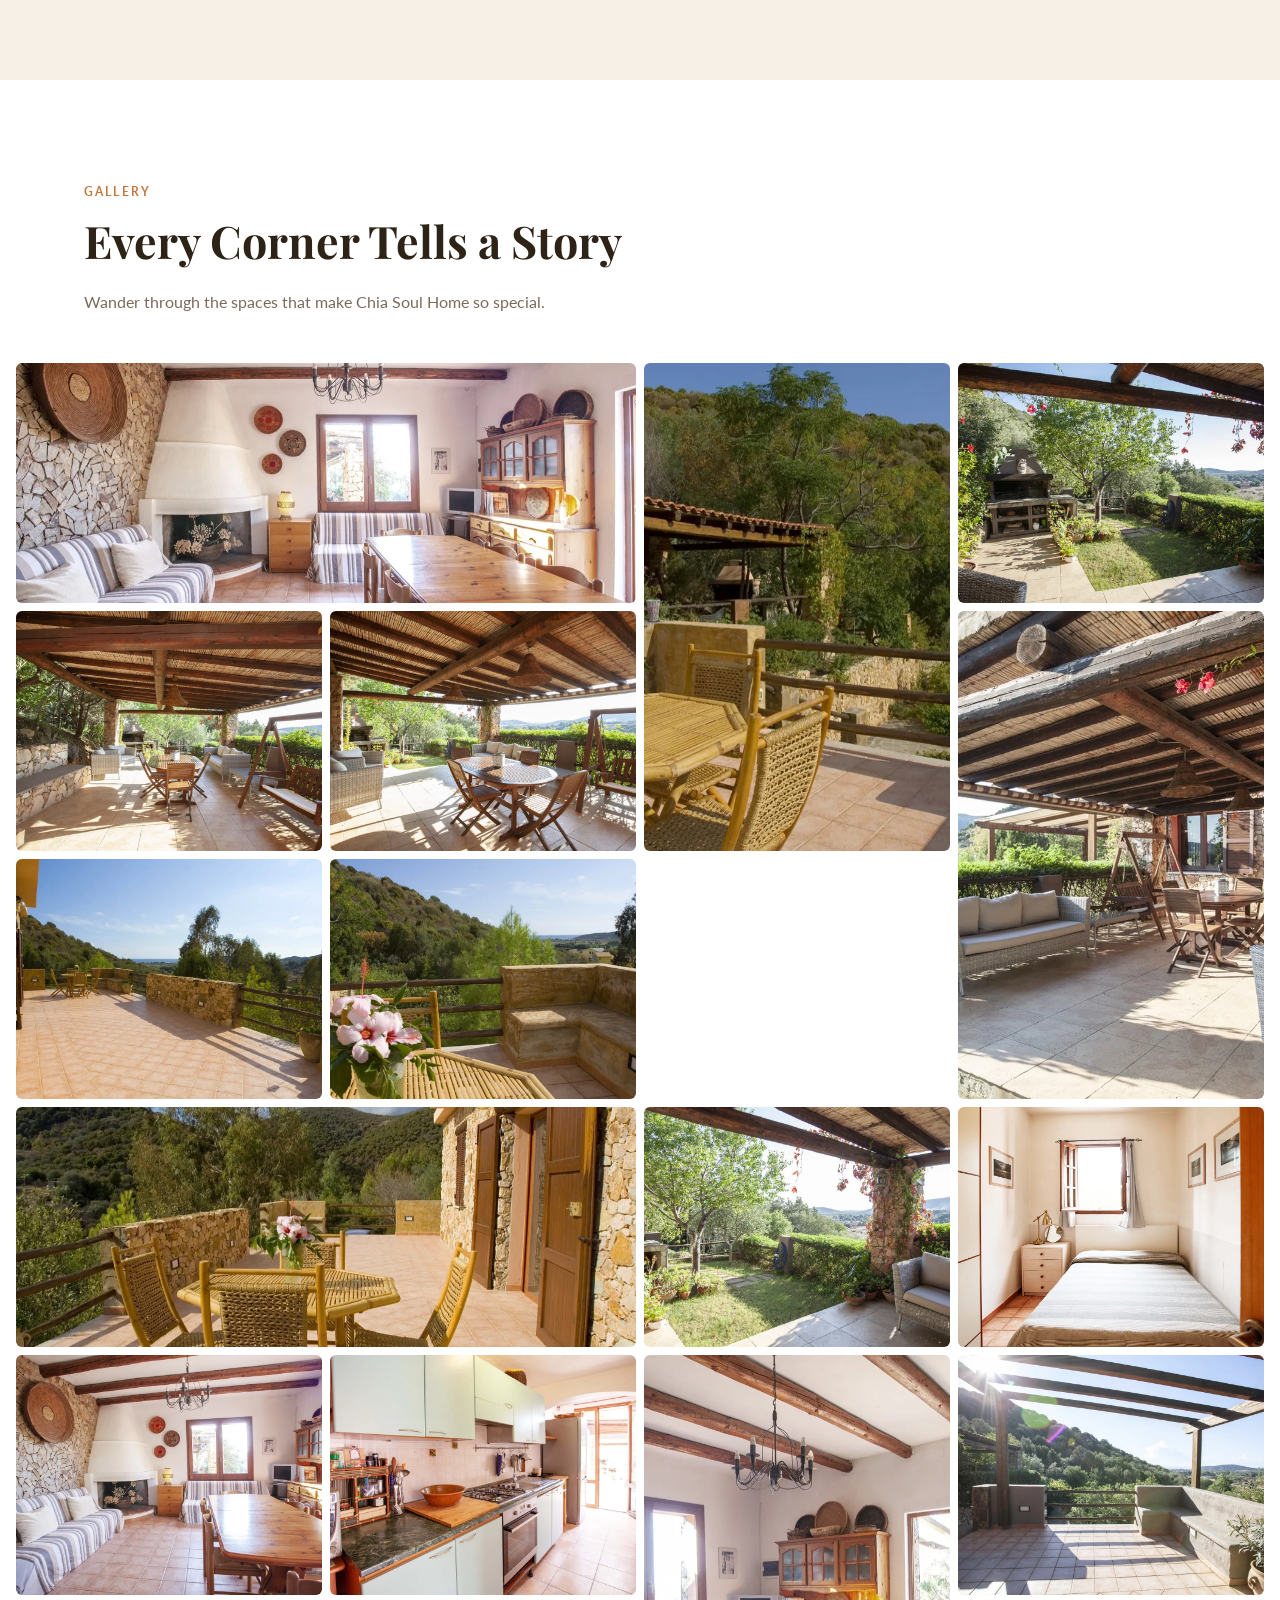
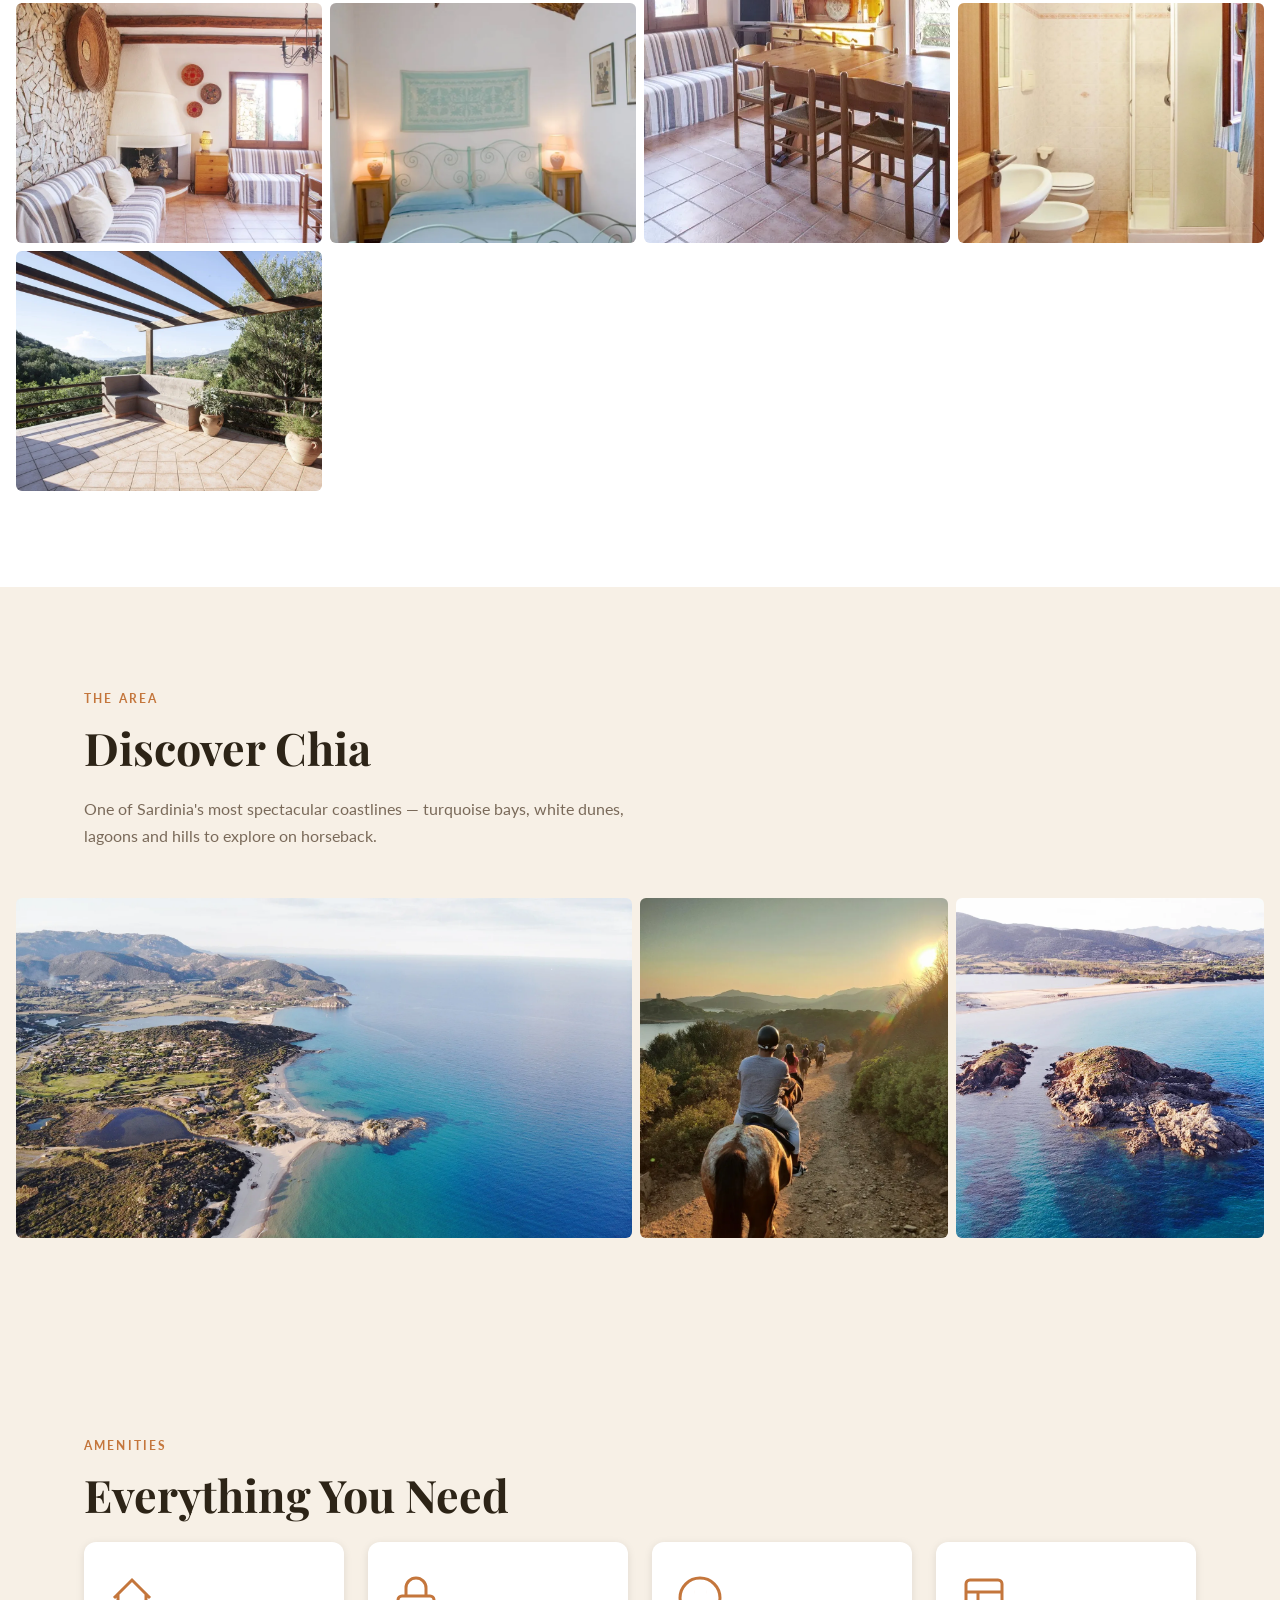
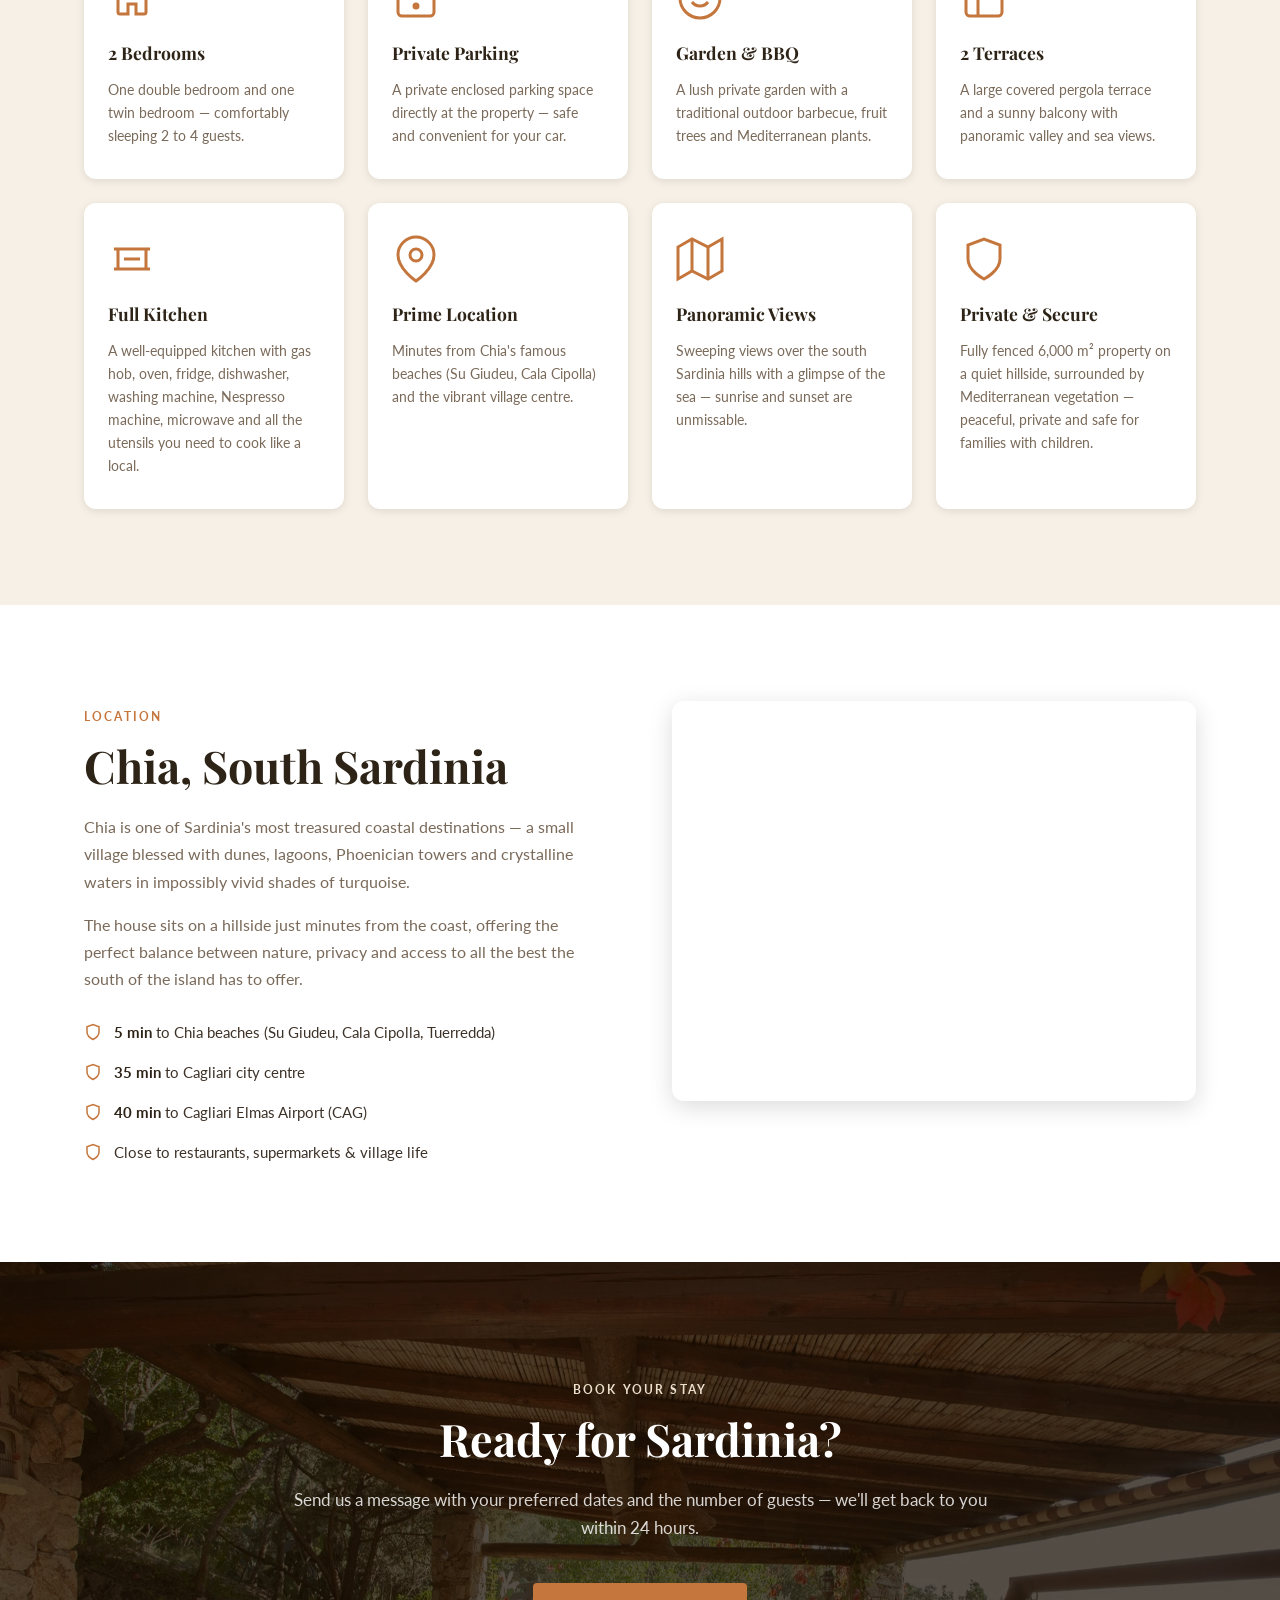
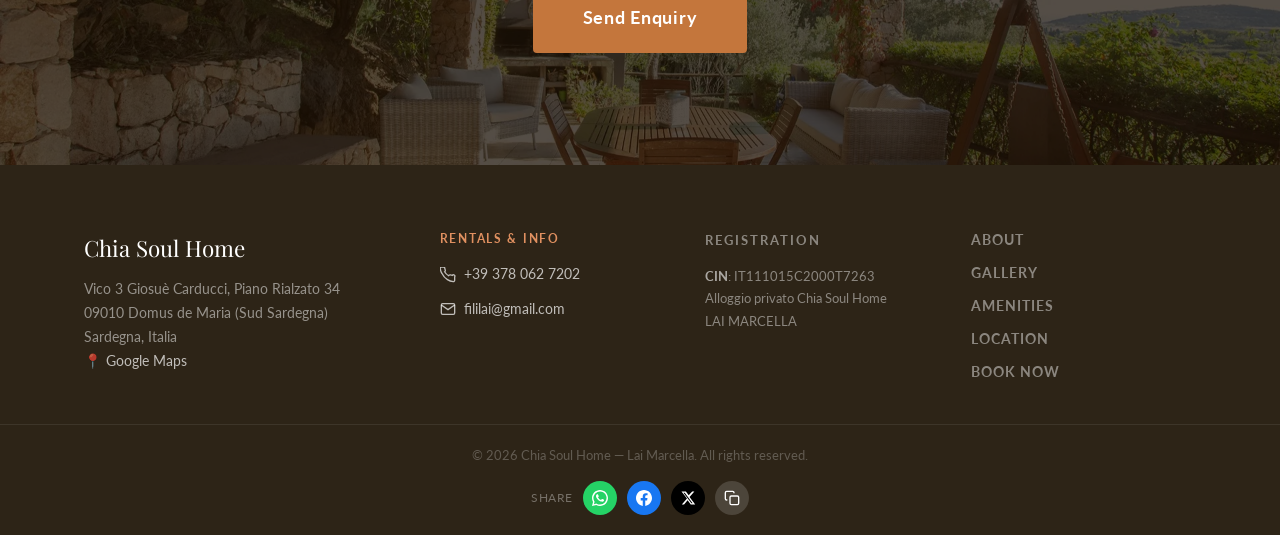
==== commit b742fe6b: "Remove CIR information from footer legal section" ====
--- a/index.html
+++ b/index.html
@@ -48,8 +48,8 @@
     },
     "geo": {
       "@type": "GeoCoordinates",
-      "latitude": 38.912673,
-      "longitude": 8.881625
+      "latitude": 38.912974,
+      "longitude": 8.882270
     },
     "telephone": "+393780627202",
     "email": "fililai@gmail.com",
@@ -404,7 +404,7 @@
       <div class="location-map">
         <div class="map-wrapper">
           <iframe
-            src="https://maps.google.com/maps?q=38.912673,8.881625&z=15&output=embed"
+            src="https://maps.google.com/maps?q=38.912974,8.882270&z=15&output=embed"
             width="100%"
             height="400"
             style="border:0;"
@@ -438,7 +438,7 @@
     <div class="container footer-inner">
       <div class="footer-brand">
         <span class="footer-logo">Chia Soul Home</span>
-        <p data-i18n-html="footer.address">Vico 3 Giosuè Carducci, Piano Rialzato 34<br>09010 Domus de Maria (Sud Sardegna)<br>Sardegna, Italia<br><a href="https://maps.google.com/?q=38.912673,8.881625" target="_blank" rel="noopener">📍 Google Maps</a></p>
+        <p data-i18n-html="footer.address">Vico 3 Giosuè Carducci, Piano Rialzato 34<br>09010 Domus de Maria (Sud Sardegna)<br>Sardegna, Italia<br><a href="https://maps.google.com/?q=38.912974,8.882270" target="_blank" rel="noopener">📍 Google Maps </a></p>
       </div>
 
       <div class="footer-contact">
@@ -456,7 +456,6 @@
       <div class="footer-legal">
         <p class="footer-legal-title" data-i18n="footer.legal.title">Registration</p>
         <p><span data-i18n="footer.cin">CIN</span>: IT111015C2000T7263</p>
-        <p><span data-i18n="footer.cir">CIR</span>: 111015C2000T7263</p>
         <p data-i18n-html="footer.struct">Alloggio privato Chia Soul Home<br>LAI MARCELLA</p>
       </div>
 
